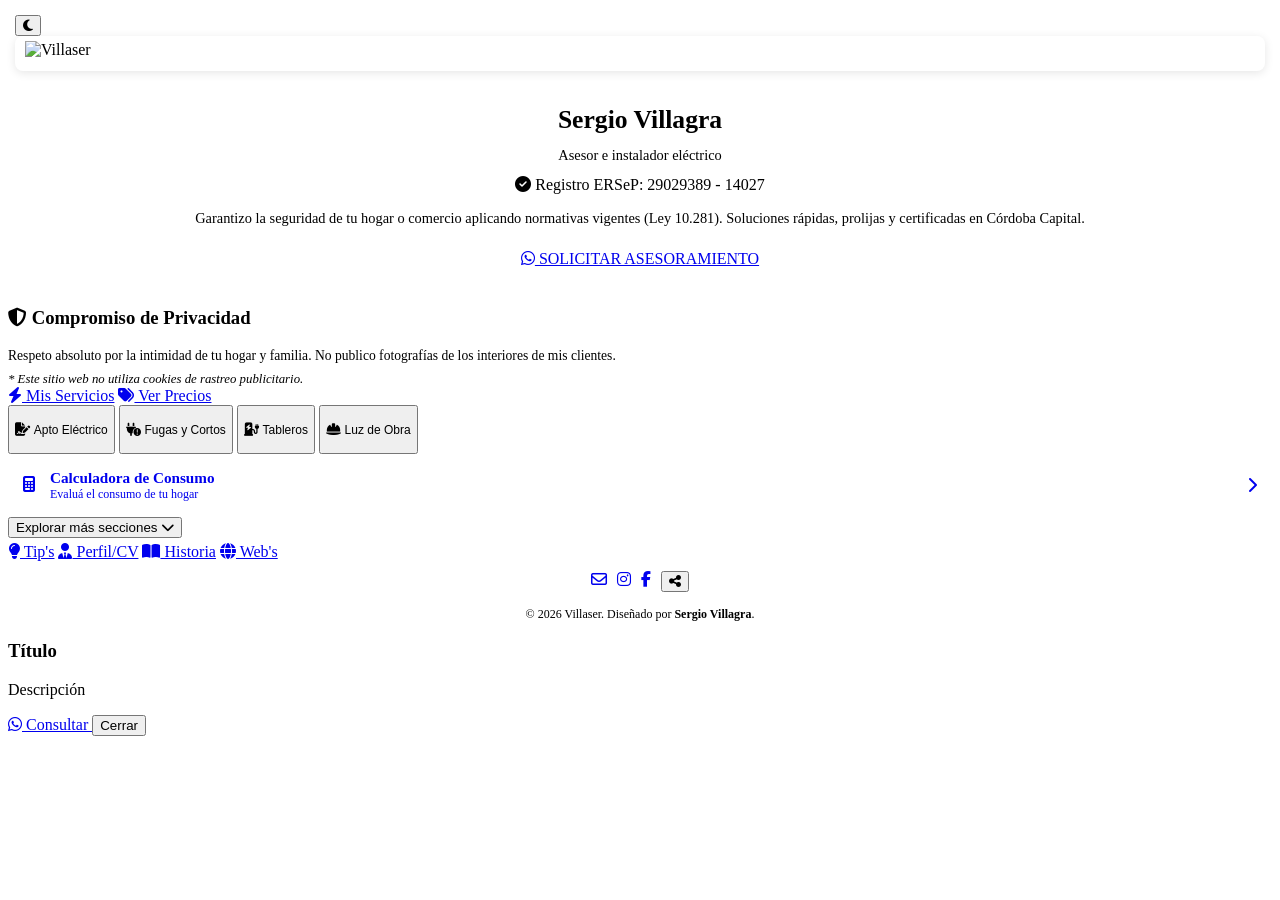
==== index.html @ 9f6f048a "Update index.html" ====
<!DOCTYPE html>
<html lang="es" data-theme="dark">
<head>
    <meta charset="UTF-8">
    <meta name="viewport" content="width=device-width, initial-scale=1.0">
    <title>Electricista Habilitado Categoría III en Córdoba Capital | Villaser</title>
    
    <!-- CSS GLOBAL CORPORATIVO -->
    <link rel="stylesheet" href="style.css">
    <link rel="stylesheet" href="https://cdnjs.cloudflare.com/ajax/libs/font-awesome/6.5.1/css/all.min.css">
    
    <link rel="icon" type="image/png" href="img/perfil-logo.avif">

    <!-- Detección Inmediata de Tema -->
    <script>
        (function() {
            const temaGuardado = localStorage.getItem('temaVillaser');
            const prefiereClaro = window.matchMedia('(prefers-color-scheme: light)').matches;
            
            if (temaGuardado === 'light' || (!temaGuardado && prefiereClaro)) {
                document.documentElement.setAttribute('data-theme', 'light');
            } else {
                document.documentElement.removeAttribute('data-theme');
            }
        })();
    </script>
</head>
<body>
    <!-- 1. Botón Flotante de Tema y Logo -->
    <div class="corp-top-nav" style="position: absolute; top: 15px; left: 15px; right: 15px; width: auto; z-index: 999;">
        <button onclick="toggleTema()" class="corp-btn-icon" aria-label="Cambiar tema">
            <i class="fa-solid fa-moon" id="icono-tema"></i>
        </button>
        <div style="background: var(--ngc-glass); border-radius: 8px; padding: 5px 10px; display: flex; align-items: center; box-shadow: 0 2px 10px rgba(0,0,0,0.1);">
            <img src="../img/logo.avif" alt="Villaser" style="height: 25px;" class="logo-oscuro">
            <img src="../img/logoclaro.avif" alt="Villaser" style="height: 25px; display: none;" class="logo-claro">
        </div>
    </div>

    <!-- 2. Contenedor Principal -->
    <main class="layout-wrapper" style="padding-top: 60px;">
        <div class="container">
            
            <!-- TARJETA DE PERFIL CON BANNER ANIMADO -->
            <div class="corp-card gpu-accel" style="padding: 0; overflow: hidden; text-align: center;">
                
                <!-- El cuadro que mantiene la imagen en movimiento -->
                <div class="hero-banner-container">
                    <div class="hero-banner-animado"></div>
                    <div class="hero-overlay"></div>
                </div>

                <!-- Contenido debajo de la imagen animada -->
                <div style="padding: 20px;">
                    <h1 class="corp-card-title" style="justify-content: center; font-size: 1.6rem; margin-bottom: 5px;">Sergio Villagra</h1>
                    <h2 style="font-size: 0.9rem; color: var(--ngc-text-faded); margin-bottom: 12px; font-weight: 500;">Asesor e instalador eléctrico</h2>
                    
                    <span class="corp-status-badge" style="margin-bottom: 15px;">
                        <i class="fa-solid fa-check-circle"></i> Registro ERSeP: 29029389 - 14027
                    </span>
                    
                    <p style="font-size: 0.9rem; color: var(--ngc-text-main); margin-bottom: 20px; line-height: 1.5;">
                        Garantizo la seguridad de tu hogar o comercio aplicando normativas vigentes (Ley 10.281). 
                        Soluciones rápidas, prolijas y certificadas en Córdoba Capital.
                    </p>
                    
                    <a href="https://wa.me/543513559347?text=Hola%20Sergio..." target="_blank" class="corp-btn primary-action">
                        <i class="fab fa-whatsapp"></i> SOLICITAR ASESORAMIENTO
                    </a>
                </div>
            </div>

            <!-- TARJETA DE PRIVACIDAD -->
            <div class="corp-card gpu-accel">
                <h3 class="corp-card-title"><i class="fa-solid fa-shield-halved corp-accent-color"></i> Compromiso de Privacidad</h3>
                <p style="font-size: 0.85rem; color: var(--ngc-text-faded); margin-bottom: 8px;">
                    Respeto absoluto por la intimidad de tu hogar y familia. No publico fotografías de los interiores de mis clientes.
                </p>
                <p style="font-size: 0.8rem; color: var(--ngc-text-faded); margin: 0; font-style: italic;">
                    * Este sitio web no utiliza cookies de rastreo publicitario.
                </p>
            </div>
            
            <!-- BOTONES PRINCIPALES -->
            <div class="action-grid-main">
                <a href="servicios/index.html" class="corp-btn"><i class="fa-solid fa-bolt"></i> Mis Servicios</a>
                <a href="buscadorinteligente/index.html" class="corp-btn"><i class="fa-solid fa-tags"></i> Ver Precios</a>
            </div>

            <!-- SERVICIOS RÁPIDOS (GRILLA 2x2) -->
            <div class="action-grid-main">
                <button onclick="abrirModalServicio('apto')" class="corp-btn success-btn" style="flex-direction: column; gap: 4px; height: auto; padding: 15px 5px;">
                    <i class="fa-solid fa-file-signature"></i> <span style="font-size: 0.75rem;">Apto Eléctrico</span>
                </button>
                <button onclick="abrirModalServicio('fugas')" class="corp-btn danger-btn" style="flex-direction: column; gap: 4px; height: auto; padding: 15px 5px;">
                    <i class="fa-solid fa-plug-circle-exclamation"></i> <span style="font-size: 0.75rem;">Fugas y Cortos</span>
                </button>
                <button onclick="abrirModalServicio('tableros')" class="corp-btn" style="flex-direction: column; gap: 4px; height: auto; padding: 15px 5px;">
                    <i class="fa-solid fa-charging-station" style="color: var(--ngc-warning);"></i> <span style="font-size: 0.75rem;">Tableros</span>
                </button>
                <button onclick="abrirModalServicio('obra')" class="corp-btn" style="flex-direction: column; gap: 4px; height: auto; padding: 15px 5px;">
                    <i class="fa-solid fa-helmet-safety corp-accent-color"></i> <span style="font-size: 0.75rem;">Luz de Obra</span>
                </button>
            </div>

            <!-- CTA CALCULADORA -->
            <a href="calculadora/index.html" class="corp-card gpu-accel" style="text-decoration: none; display: flex; align-items: center; justify-content: space-between; padding: 15px;">
                <div style="display: flex; align-items: center; gap: 15px;">
                    <div class="corp-btn-icon primary-action"><i class="fa-solid fa-calculator"></i></div>
                    <div>
                        <h3 class="corp-card-title" style="margin: 0; font-size: 0.95rem;">Calculadora de Consumo</h3>
                        <p style="font-size: 0.75rem; color: var(--ngc-text-faded); margin: 0;">Evaluá el consumo de tu hogar</p>
                    </div>
                </div>
                <i class="fa-solid fa-chevron-right" style="color: var(--ngc-text-faded);"></i>
            </a>

            <!-- MENÚ DESPLEGABLE -->
            <button id="btn-explorar" class="corp-btn gpu-accel" style="margin-bottom: 5px;">
                Explorar más secciones <i class="fas fa-chevron-down" id="icono-menu" style="transition: 0.3s;"></i>
            </button>
            
            <div id="menu-botones" class="oculto">
                <div class="action-grid-main">
                    <a href="tips/index.html" class="corp-btn"><i class="fa-solid fa-lightbulb"></i> Tip's</a>
                    <a href="perfil/index.html" class="corp-btn"><i class="fa-solid fa-user-tie"></i> Perfil/CV</a>
                    <a href="historia/index.html" class="corp-btn"><i class="fa-solid fa-book-open"></i> Historia</a>
                    <a href="webs/index.html" class="corp-btn"><i class="fa-solid fa-globe"></i> Web's</a>
                </div>
            </div>

            <!-- FOOTER CORPORATIVO -->
            <div class="corp-card" style="margin-top: 10px; display: flex; flex-direction: column; align-items: center; gap: 15px;">
                <div style="display: flex; justify-content: center; gap: 10px; width: 100%;">
                    <a href="mailto:contacto@villaser.com.ar" class="corp-btn-icon"><i class="far fa-envelope"></i></a>
                    <a href="https://instagram.com/villaserelectricista" target="_blank" class="corp-btn-icon"><i class="fab fa-instagram"></i></a>
                    <a href="https://www.facebook.com/profile.php" target="_blank" class="corp-btn-icon"><i class="fab fa-facebook-f"></i></a>
                    <button onclick="compartirWeb()" class="corp-btn-icon"><i class="fa-solid fa-share-nodes"></i></button>
                </div>
                <div style="font-size: 0.75rem; color: var(--ngc-text-faded); text-align: center;">
                    &copy; 2026 Villaser. Diseñado por <span style="color: var(--ngc-neon); font-weight: bold;">Sergio Villagra</span>.
                </div>
            </div>

        </div>
    </main>

    <!-- MODAL CORPORATIVO (NUBE FLOTANTE) -->
    <div id="modalServicio" class="modal-overlay oculto">
        <div class="corp-modal-card gpu-accel">
            <i id="modal-icono" class="corp-modal-icon"></i>
            <h3 id="modal-titulo">Título</h3>
            <p id="modal-desc">Descripción</p>
            <div class="corp-modal-actions">
                <a href="#" id="modal-wsp" target="_blank" class="corp-btn success-btn">
                    <i class="fab fa-whatsapp"></i> Consultar
                </a>
                <button class="corp-btn" onclick="cerrarModalServicio()">Cerrar</button>
            </div>
        </div>
    </div>

    <script src="script.js" defer></script>
                      </body>
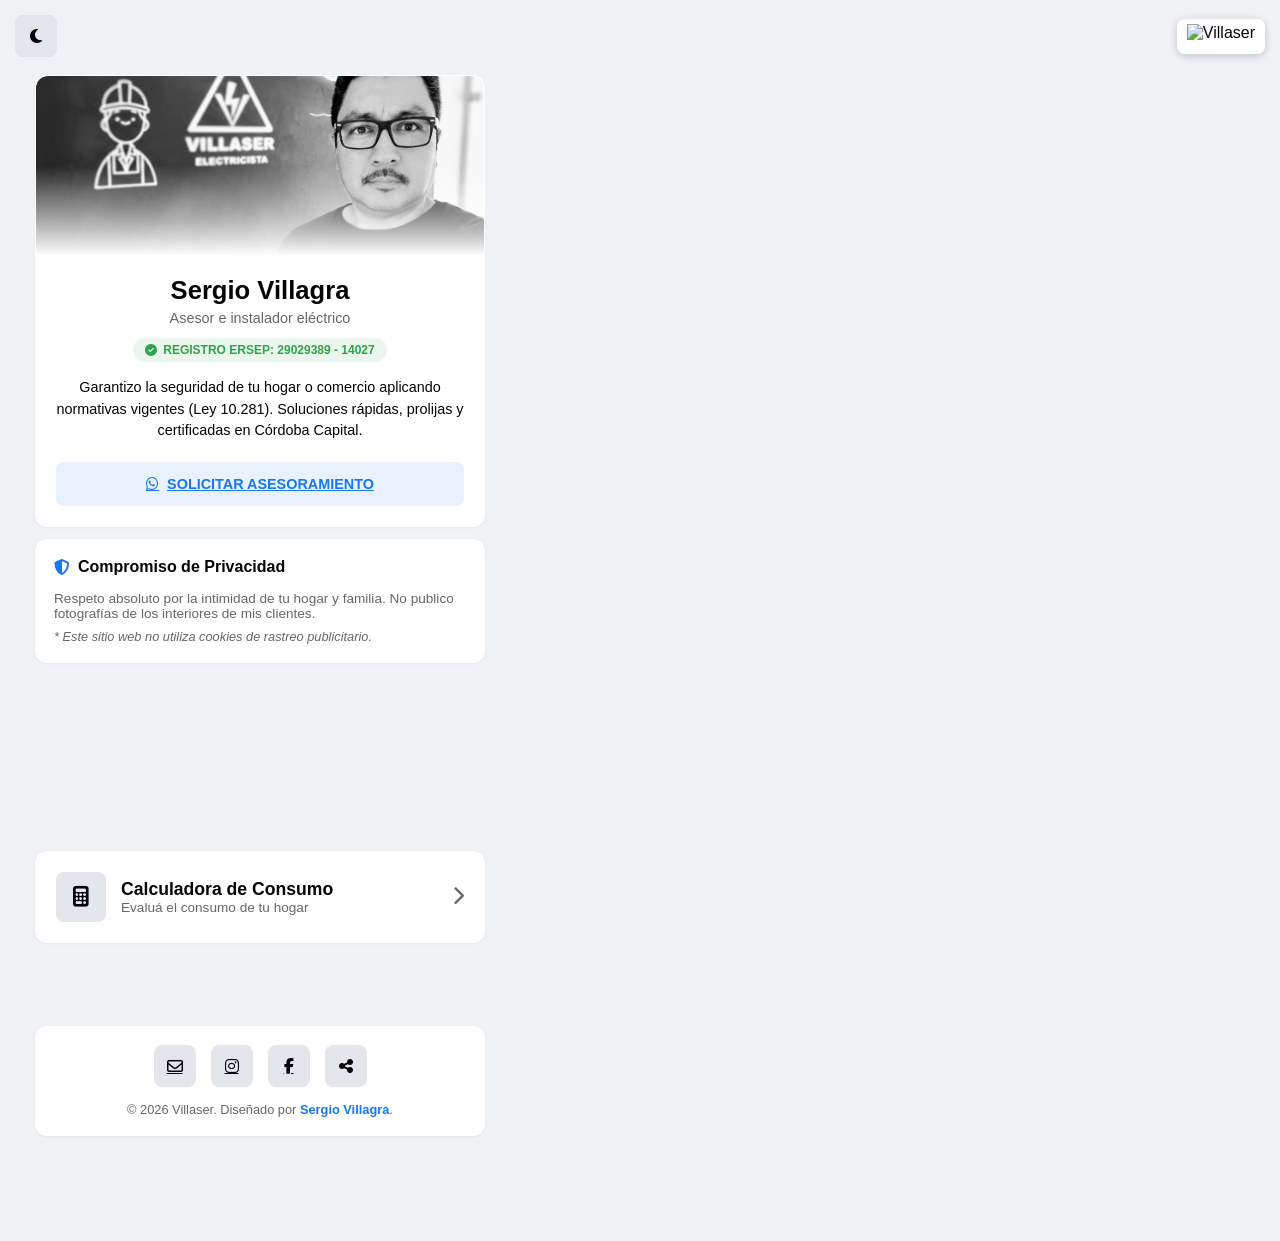
==== commit ccbb0cc8: "Update index.html" ====
--- a/index.html
+++ b/index.html
@@ -36,21 +36,28 @@
             <img src="../img/logoclaro.avif" alt="Villaser" style="height: 25px; display: none;" class="logo-claro">
         </div>
     </div>
+<body>
+    <!-- 1. Botón Flotante de Tema y Logo -->
+    <div class="corp-top-nav" style="position: absolute; top: 15px; left: 15px; right: 15px; width: auto; z-index: 999;">
+        <button onclick="toggleTema()" class="corp-btn-icon" aria-label="Cambiar tema">
+            <i class="fa-solid fa-moon" id="icono-tema"></i>
+        </button>
+        <div style="background: var(--ngc-glass); border-radius: 8px; padding: 5px 10px; display: flex; align-items: center; box-shadow: 0 2px 10px rgba(0,0,0,0.1);">
+            <img src="../img/logo.avif" alt="Villaser" style="height: 25px;" class="logo-oscuro">
+            <img src="../img/logoclaro.avif" alt="Villaser" style="height: 25px; display: none;" class="logo-claro">
+        </div>
+    </div>
 
     <!-- 2. Contenedor Principal -->
     <main class="layout-wrapper" style="padding-top: 60px;">
         <div class="container">
             
             <!-- TARJETA DE PERFIL CON BANNER ANIMADO -->
-            <div class="corp-card gpu-accel" style="padding: 0; overflow: hidden; text-align: center;">
-                
-                <!-- El cuadro que mantiene la imagen en movimiento -->
+            <div class="corp-card gpu-accel fade-in-up" style="padding: 0; overflow: hidden; text-align: center;">
                 <div class="hero-banner-container">
                     <div class="hero-banner-animado"></div>
                     <div class="hero-overlay"></div>
                 </div>
-
-                <!-- Contenido debajo de la imagen animada -->
                 <div style="padding: 20px;">
                     <h1 class="corp-card-title" style="justify-content: center; font-size: 1.6rem; margin-bottom: 5px;">Sergio Villagra</h1>
                     <h2 style="font-size: 0.9rem; color: var(--ngc-text-faded); margin-bottom: 12px; font-weight: 500;">Asesor e instalador eléctrico</h2>
@@ -64,14 +71,14 @@
                         Soluciones rápidas, prolijas y certificadas en Córdoba Capital.
                     </p>
                     
-                    <a href="https://wa.me/543513559347?text=Hola%20Sergio..." target="_blank" class="corp-btn primary-action">
+                    <a href="https://wa.me/543513559347?text=Hola%20Sergio..." target="_blank" class="corp-btn corp-btn-large primary-action">
                         <i class="fab fa-whatsapp"></i> SOLICITAR ASESORAMIENTO
                     </a>
                 </div>
             </div>
 
             <!-- TARJETA DE PRIVACIDAD -->
-            <div class="corp-card gpu-accel">
+            <div class="corp-card gpu-accel fade-in-up">
                 <h3 class="corp-card-title"><i class="fa-solid fa-shield-halved corp-accent-color"></i> Compromiso de Privacidad</h3>
                 <p style="font-size: 0.85rem; color: var(--ngc-text-faded); margin-bottom: 8px;">
                     Respeto absoluto por la intimidad de tu hogar y familia. No publico fotografías de los interiores de mis clientes.
@@ -83,61 +90,61 @@
             
             <!-- BOTONES PRINCIPALES -->
             <div class="action-grid-main">
-                <a href="servicios/index.html" class="corp-btn"><i class="fa-solid fa-bolt"></i> Mis Servicios</a>
-                <a href="buscadorinteligente/index.html" class="corp-btn"><i class="fa-solid fa-tags"></i> Ver Precios</a>
+                <a href="servicios/index.html" class="corp-btn corp-btn-large fade-in-up"><i class="fa-solid fa-bolt"></i> Mis Servicios</a>
+                <a href="buscadorinteligente/index.html" class="corp-btn corp-btn-large fade-in-up"><i class="fa-solid fa-tags"></i> Ver Precios</a>
             </div>
 
             <!-- SERVICIOS RÁPIDOS (GRILLA 2x2) -->
             <div class="action-grid-main">
-                <button onclick="abrirModalServicio('apto')" class="corp-btn success-btn" style="flex-direction: column; gap: 4px; height: auto; padding: 15px 5px;">
-                    <i class="fa-solid fa-file-signature"></i> <span style="font-size: 0.75rem;">Apto Eléctrico</span>
+                <button onclick="abrirModalServicio('apto')" class="corp-btn corp-btn-xl success-btn fade-in-up">
+                    <i class="fa-solid fa-file-signature"></i> <span>Apto Eléctrico</span>
                 </button>
-                <button onclick="abrirModalServicio('fugas')" class="corp-btn danger-btn" style="flex-direction: column; gap: 4px; height: auto; padding: 15px 5px;">
-                    <i class="fa-solid fa-plug-circle-exclamation"></i> <span style="font-size: 0.75rem;">Fugas y Cortos</span>
+                <button onclick="abrirModalServicio('fugas')" class="corp-btn corp-btn-xl danger-btn fade-in-up">
+                    <i class="fa-solid fa-plug-circle-exclamation"></i> <span>Fugas y Cortos</span>
                 </button>
-                <button onclick="abrirModalServicio('tableros')" class="corp-btn" style="flex-direction: column; gap: 4px; height: auto; padding: 15px 5px;">
-                    <i class="fa-solid fa-charging-station" style="color: var(--ngc-warning);"></i> <span style="font-size: 0.75rem;">Tableros</span>
+                <button onclick="abrirModalServicio('tableros')" class="corp-btn corp-btn-xl fade-in-up">
+                    <i class="fa-solid fa-charging-station" style="color: var(--ngc-warning);"></i> <span>Tableros</span>
                 </button>
-                <button onclick="abrirModalServicio('obra')" class="corp-btn" style="flex-direction: column; gap: 4px; height: auto; padding: 15px 5px;">
-                    <i class="fa-solid fa-helmet-safety corp-accent-color"></i> <span style="font-size: 0.75rem;">Luz de Obra</span>
+                <button onclick="abrirModalServicio('obra')" class="corp-btn corp-btn-xl fade-in-up">
+                    <i class="fa-solid fa-helmet-safety corp-accent-color"></i> <span>Luz de Obra</span>
                 </button>
             </div>
 
             <!-- CTA CALCULADORA -->
-            <a href="calculadora/index.html" class="corp-card gpu-accel" style="text-decoration: none; display: flex; align-items: center; justify-content: space-between; padding: 15px;">
+            <a href="calculadora/index.html" class="corp-card gpu-accel fade-in-up" style="text-decoration: none; display: flex; align-items: center; justify-content: space-between; padding: 20px;">
                 <div style="display: flex; align-items: center; gap: 15px;">
-                    <div class="corp-btn-icon primary-action"><i class="fa-solid fa-calculator"></i></div>
+                    <div class="corp-btn-icon primary-action" style="width: 50px; height: 50px; font-size: 1.3rem;"><i class="fa-solid fa-calculator"></i></div>
                     <div>
-                        <h3 class="corp-card-title" style="margin: 0; font-size: 0.95rem;">Calculadora de Consumo</h3>
-                        <p style="font-size: 0.75rem; color: var(--ngc-text-faded); margin: 0;">Evaluá el consumo de tu hogar</p>
+                        <h3 class="corp-card-title" style="margin: 0; font-size: 1.1rem;">Calculadora de Consumo</h3>
+                        <p style="font-size: 0.85rem; color: var(--ngc-text-faded); margin: 0;">Evaluá el consumo de tu hogar</p>
                     </div>
                 </div>
-                <i class="fa-solid fa-chevron-right" style="color: var(--ngc-text-faded);"></i>
+                <i class="fa-solid fa-chevron-right" style="color: var(--ngc-text-faded); font-size: 1.2rem;"></i>
             </a>
 
             <!-- MENÚ DESPLEGABLE -->
-            <button id="btn-explorar" class="corp-btn gpu-accel" style="margin-bottom: 5px;">
+            <button id="btn-explorar" class="corp-btn corp-btn-large gpu-accel fade-in-up" style="margin-bottom: 5px;">
                 Explorar más secciones <i class="fas fa-chevron-down" id="icono-menu" style="transition: 0.3s;"></i>
             </button>
             
             <div id="menu-botones" class="oculto">
                 <div class="action-grid-main">
-                    <a href="tips/index.html" class="corp-btn"><i class="fa-solid fa-lightbulb"></i> Tip's</a>
-                    <a href="perfil/index.html" class="corp-btn"><i class="fa-solid fa-user-tie"></i> Perfil/CV</a>
-                    <a href="historia/index.html" class="corp-btn"><i class="fa-solid fa-book-open"></i> Historia</a>
-                    <a href="webs/index.html" class="corp-btn"><i class="fa-solid fa-globe"></i> Web's</a>
+                    <a href="tips/index.html" class="corp-btn corp-btn-large fade-in-up"><i class="fa-solid fa-lightbulb"></i> Tip's</a>
+                    <a href="perfil/index.html" class="corp-btn corp-btn-large fade-in-up"><i class="fa-solid fa-user-tie"></i> Perfil/CV</a>
+                    <a href="historia/index.html" class="corp-btn corp-btn-large fade-in-up"><i class="fa-solid fa-book-open"></i> Historia</a>
+                    <a href="webs/index.html" class="corp-btn corp-btn-large fade-in-up"><i class="fa-solid fa-globe"></i> Web's</a>
                 </div>
             </div>
 
             <!-- FOOTER CORPORATIVO -->
-            <div class="corp-card" style="margin-top: 10px; display: flex; flex-direction: column; align-items: center; gap: 15px;">
-                <div style="display: flex; justify-content: center; gap: 10px; width: 100%;">
+            <div class="corp-card fade-in-up" style="margin-top: 10px; display: flex; flex-direction: column; align-items: center; gap: 15px;">
+                <div style="display: flex; justify-content: center; gap: 15px; width: 100%;">
                     <a href="mailto:contacto@villaser.com.ar" class="corp-btn-icon"><i class="far fa-envelope"></i></a>
                     <a href="https://instagram.com/villaserelectricista" target="_blank" class="corp-btn-icon"><i class="fab fa-instagram"></i></a>
                     <a href="https://www.facebook.com/profile.php" target="_blank" class="corp-btn-icon"><i class="fab fa-facebook-f"></i></a>
                     <button onclick="compartirWeb()" class="corp-btn-icon"><i class="fa-solid fa-share-nodes"></i></button>
                 </div>
-                <div style="font-size: 0.75rem; color: var(--ngc-text-faded); text-align: center;">
+                <div style="font-size: 0.8rem; color: var(--ngc-text-faded); text-align: center;">
                     &copy; 2026 Villaser. Diseñado por <span style="color: var(--ngc-neon); font-weight: bold;">Sergio Villagra</span>.
                 </div>
             </div>
@@ -145,21 +152,23 @@
         </div>
     </main>
 
-    <!-- MODAL CORPORATIVO (NUBE FLOTANTE) -->
+    <!-- MODAL CORPORATIVO (Se mantiene igual) -->
     <div id="modalServicio" class="modal-overlay oculto">
         <div class="corp-modal-card gpu-accel">
             <i id="modal-icono" class="corp-modal-icon"></i>
             <h3 id="modal-titulo">Título</h3>
             <p id="modal-desc">Descripción</p>
             <div class="corp-modal-actions">
-                <a href="#" id="modal-wsp" target="_blank" class="corp-btn success-btn">
+                <a href="#" id="modal-wsp" target="_blank" class="corp-btn corp-btn-large success-btn">
                     <i class="fab fa-whatsapp"></i> Consultar
                 </a>
-                <button class="corp-btn" onclick="cerrarModalServicio()">Cerrar</button>
+                <button class="corp-btn corp-btn-large" onclick="cerrarModalServicio()">Cerrar</button>
             </div>
         </div>
     </div>
 
     <script src="script.js" defer></script>
-                      </body>
+</body>
+    
                       
+</html>
--- a/style.css
+++ b/style.css
@@ -0,0 +1,413 @@
+/* ============================================================== */
+/* ESTILO CORPORATIVO FLAT (Basado en Meta / FB App)              */
+/* ============================================================== */
+
+:root {
+    /* MODO OSCURO */
+    --bg-body: #18191A;
+    --ngc-glass: #242526; 
+    --ngc-border-glass: 1px solid #3E4042;
+    --ngc-btn-bg: #3A3B3C;
+    --ngc-btn-hover: #4E4F50;
+    --ngc-text: #E4E6EB;
+    --ngc-text-main: #E4E6EB;
+    --ngc-text-faded: #B0B3B8;
+    --ngc-privacy-border: #3E4042;
+    --card-shadow: transparent;
+    --ngc-bg-input: #3A3B3C;
+    
+    /* Acentos */
+    --ngc-neon: #2374E1; 
+    --success-green: #31A24C;
+    --ngc-warning: #F5C33B;
+    --error-red: #E41E3F;
+}
+
+[data-theme="light"] {
+    /* MODO CLARO */
+    --bg-body: #F0F2F5;
+    --ngc-glass: #FFFFFF;
+    --ngc-border-glass: 1px solid transparent;
+    --ngc-btn-bg: #E4E6EB;
+    --ngc-btn-hover: #D8DADF;
+    --ngc-text: #050505;
+    --ngc-text-main: #050505;
+    --ngc-text-faded: #65676B;
+    --ngc-privacy-border: #CED0D4;
+    --card-shadow: rgba(0, 0, 0, 0.05); 
+    --ngc-bg-input: #F0F2F5;
+    --ngc-neon: #1877F2; 
+}
+
+* { box-sizing: border-box; margin: 0; padding: 0; -webkit-tap-highlight-color: transparent; }
+
+body { 
+    font-family: -apple-system, BlinkMacSystemFont, 'Segoe UI', Roboto, sans-serif; 
+    background-color: var(--bg-body); color: var(--ngc-text); 
+    padding: 15px 15px 85px 15px; 
+    overflow-x: hidden; transition: 0.2s;
+}
+
+.layout-wrapper { display: flex; flex-direction: column; width: 100%; max-width: 500px; margin: 0 auto; gap: 12px; }
+.container { width: 100%; display: flex; flex-direction: column; gap: 12px; }
+.preview-panel { display: none; }
+.oculto { display: none !important; }
+.flex-column { display: flex; flex-direction: column; }
+.gap-15 { gap: 12px; }
+
+/* TOP NAV */
+.corp-top-nav { display: flex; justify-content: space-between; align-items: center; width: 100%; margin-bottom: 5px; }
+.corp-nav-title { font-size: 1.1rem; font-weight: 700; color: var(--ngc-text-main); display: flex; align-items: center; gap: 8px; }
+.corp-accent-color { color: var(--ngc-neon); }
+
+/* TARJETAS */
+.corp-card { background: var(--ngc-glass); border: var(--ngc-border-glass); border-radius: 12px; padding: 18px; box-shadow: 0 1px 3px var(--card-shadow); }
+.corp-card-title { color: var(--ngc-text-main); font-size: 1rem; font-weight: 700; margin: 0 0 15px 0; display:flex; align-items: center; gap:8px; }
+
+label { font-size: 0.8rem; color: var(--ngc-text-faded); font-weight: 600; margin-bottom: 6px; display: block; }
+.row-group { margin-bottom: 12px; width: 100%; }
+.row-group-stretch { display: flex; gap: 10px; margin-bottom: 12px; align-items: stretch; }
+.flex-1 { flex: 1; }
+
+/* INPUTS (Letras más chicas, más aire) */
+.corp-input { width: 100%; padding: 14px 12px; background: var(--ngc-bg-input); border: 1px solid var(--ngc-privacy-border); border-radius: 8px; color: var(--ngc-text-main); font-size: 0.85rem; outline: none; font-family: inherit; }
+.corp-input:focus { border-color: var(--ngc-neon); }
+textarea.corp-input { resize: vertical; }
+
+.native-select { cursor: pointer; appearance: none; background-image: url("data:image/svg+xml;charset=UTF-8,%3Csvg xmlns='http://www.w3.org/2000/svg' viewBox='0 0 24 24' fill='none' stroke='%23B0B3B8' stroke-width='2' stroke-linecap='round' stroke-linejoin='round'%3E%3Cpolyline points='6 9 12 15'%3E%3C/polyline%3E%3C/svg%3E"); background-repeat: no-repeat; background-position: right 12px center; background-size: 14px; }
+[data-theme="light"] .native-select { background-image: url("data:image/svg+xml;charset=UTF-8,%3Csvg xmlns='http://www.w3.org/2000/svg' viewBox='0 0 24 24' fill='none' stroke='%2365676B' stroke-width='2' stroke-linecap='round' stroke-linejoin='round'%3E%3Cpolyline points='6 9 12 15'%3E%3C/polyline%3E%3C/svg%3E"); }
+.native-select:disabled { opacity: 0.5; }
+
+/* STEPPER */
+.corp-stepper { display: flex; background: var(--ngc-bg-input); border: 1px solid var(--ngc-privacy-border); border-radius: 8px; height: 46px; overflow: hidden; }
+.btn-step { background: transparent; border: none; color: var(--ngc-text-main); width: 45px; font-size: 1.2rem; cursor: pointer; }
+.corp-input-step { border: none !important; text-align: center; background: transparent !important; color: var(--ngc-text-main) !important; padding: 0; width: 100%; font-weight: 600; font-size: 0.9rem; outline: none; }
+/* BOTONES */
+.corp-btn { display: flex; align-items: center; justify-content: center; gap: 8px; padding: 14px 12px; background: var(--ngc-btn-bg); border: none; border-radius: 8px; color: var(--ngc-text-main); font-size: 0.9rem; font-weight: 600; cursor: pointer; transition: 0.2s; width: 100%; }
+.corp-btn:active { transform: scale(0.98); }
+.corp-btn.primary-action { background: rgba(35, 116, 225, 0.1); color: var(--ngc-neon); }
+.corp-btn.danger-btn { background: rgba(228, 30, 63, 0.1); color: var(--error-red); }
+.corp-btn.success-btn { background: rgba(49, 162, 76, 0.1); color: var(--success-green); }
+
+.corp-btn-icon { background: var(--ngc-btn-bg); border: none; color: var(--ngc-text-main); width: 42px; height: 42px; border-radius: 8px; cursor: pointer; display: flex; align-items: center; justify-content: center; font-size: 1rem; }
+.corp-btn-icon.success { background: rgba(49, 162, 76, 0.1); boder: none; color: var(--success-green); width: 42px; height: 42px; border-radius: 8px; cursor: pointer; display: flex; align-items: center; justify-content: center; font-size: 1rem; }
+.corp-btn-icon.danger { color: var(--error-red); background: rgba(228, 30, 63, 0.1); }
+.corp-btn-small { background: var(--ngc-btn-bg); border: none; color: var(--ngc-text-main); padding: 8px 12px; border-radius: 6px; cursor: pointer; font-size: 0.8rem; font-weight: 600; }
+.corp-btn-small.danger { background: rgba(228, 30, 63, 0.1); color: var(--error-red); }
+
+.action-grid-main { display: grid; grid-template-columns: 1fr 1fr; gap: 10px; margin-top: 5px; }
+
+/* BADGES (Edición Temporal) */
+.badge-edit { font-size: 0.7rem; color: var(--ngc-warning); font-style: italic; margin-top: 4px; display: block; }
+
+/* TABLA CAPTURA */
+.capture-zone { background: var(--bg-body); border-radius: 12px; padding: 15px; margin-top: 5px; border: 1px solid var(--ngc-privacy-border); }
+.corp-table { width: 100%; border-collapse: collapse; }
+.corp-table td { padding: 12px 5px; border-bottom: 1px solid var(--ngc-privacy-border); font-size: 0.9rem; }
+.total-display { margin-top: 15px; background: var(--ngc-glass); padding: 12px; border-radius: 8px; text-align: right; font-size: 1.2rem; font-weight: bold; color: var(--ngc-text-main); border: 1px solid var(--ngc-privacy-border); }
+
+/* MODALES CORPORATIVOS ESTANDARIZADOS */
+.modal-overlay { position: fixed; top: 0; left: 0; width: 100vw; height: 100vh; background: rgba(0,0,0,0.65); z-index: 10000; display: flex; justify-content: center; align-items: center; padding: 15px; }
+.corp-modal-card { background: var(--ngc-glass); border: var(--ngc-border-glass); border-radius: 12px; width: 100%; max-width: 400px; padding: 24px; box-shadow: 0 10px 30px rgba(0,0,0,0.2); }
+.corp-modal-card h3 { color: var(--ngc-text-main); margin: 0 0 10px 0; font-size: 1.2rem; text-align: center; display:flex; align-items:center; justify-content:center; gap:8px;}
+.corp-modal-card p { color: var(--ngc-text-faded); font-size: 0.9rem; line-height: 1.5; margin-bottom: 20px; text-align: center;}
+.corp-modal-icon { font-size: 2.5rem; color: var(--ngc-neon); margin-bottom: 15px; display:block; text-align:center;}
+.corp-modal-actions { display: flex; flex-direction: column; gap: 10px; }
+.modal-list-container { max-height: 250px; overflow-y: auto; display:flex; flex-direction:column; gap:8px; }
+.modal-list-item { background: var(--ngc-bg-input); border: 1px solid var(--ngc-privacy-border); padding: 12px; border-radius: 8px; display: flex; justify-content: space-between; align-items: center; }
+.modal-list-item h4 { margin: 0; font-size: 0.95rem; color: var(--ngc-text-main); }
+.modal-list-item small { color: var(--ngc-text-faded); font-size: 0.75rem; }
+
+/* TOAST CORPORATIVO */
+.toast-corp { position: fixed; top: 20px; right: -300px; background: var(--ngc-glass); border: 1px solid var(--success-green); border-left: 5px solid var(--success-green); border-radius: 8px; padding: 12px 18px; display: flex; align-items: center; gap: 12px; box-shadow: 0 5px 15px rgba(0,0,0,0.2); z-index: 10001; transition: right 0.3s ease; }
+.toast-corp.mostrar { right: 20px; }
+.toast-icon { color: var(--success-green); font-size: 1.5rem; }
+.toast-title { font-weight: bold; color: var(--ngc-text-main); font-size: 0.95rem; margin-bottom: 2px; }
+.toast-msg { color: var(--ngc-text-faded); font-size: 0.8rem; }
+
+/* BOTTOM NAV (APP UI) */
+.corp-bottom-nav { position: fixed; bottom: 0; left: 0; width: 100%; background: var(--ngc-glass); border-top: 1px solid var(--ngc-privacy-border); height: 70px; display: flex; align-items: center; justify-content: center; z-index: 9999; }
+.corp-scroll-container { display: flex; overflow-x: auto; scroll-snap-type: x mandatory; width: 100%; max-width: 500px; gap: 8px; padding: 0 12px; -ms-overflow-style: none; scrollbar-width: none; }
+.corp-scroll-container::-webkit-scrollbar { display: none; }
+.corp-nav-item { flex: 0 0 auto; scroll-snap-align: center; background: transparent; border: none; color: var(--ngc-text-faded); padding: 8px; cursor: pointer; transition: 0.2s; display: flex; flex-direction: column; align-items: center; justify-content: center; gap: 6px; min-width: 65px; }
+.corp-nav-item i { font-size: 1.4rem; }
+.corp-nav-item span { font-size: 0.65rem; font-weight: 600; }
+.corp-nav-item.active { color: var(--ngc-neon); }
+
+/* VISTA A4 PDF (Se oculta en móvil) */
+@media (min-width: 992px) {
+    .layout-wrapper { max-width: 1600px; flex-direction: row; align-items: flex-start; gap: 40px; padding: 20px; }
+    .container { flex: 0 0 450px; margin: 0; padding: 0; }
+    .preview-panel { display: flex; flex: 1; justify-content: center; align-items: flex-start; background: var(--bg-body); border-radius: 12px; padding: 30px; position: sticky; top: 20px; height: calc(100vh - 40px); overflow-y: auto; }
+    .preview-panel::-webkit-scrollbar { width: 8px; }
+    .preview-panel::-webkit-scrollbar-thumb { background-color: var(--ngc-privacy-border); border-radius: 10px; }
+    #plantilla-pdf { display: block !important; transform: scale(0.85); transform-origin: top center; box-shadow: 0 5px 15px rgba(0,0,0,0.2); margin-bottom: -10%; }
+}
+#plantilla-pdf { display: none; }
+.pdf-container { background: #ffffff; color: #000000; width: 210mm; min-height: 295mm; padding: 10mm 12mm; box-sizing: border-box; font-family: 'Segoe UI', Arial, sans-serif; font-size: 12px; }
+.pdf-header { display: flex; justify-content: space-between; align-items: flex-start; margin-bottom: 30px; border-bottom: 2px solid #0088aa; padding-bottom: 15px; }
+.pdf-info-box { width: 60%; }
+.pdf-row { display: grid; grid-template-columns: 120px 1fr; margin-bottom: 5px; font-size: 13px; }
+.pdf-row b { color: #555; }
+.pdf-logo-box { width: 35%; text-align: right; }
+.pdf-table { width: 100%; border-collapse: collapse; margin-bottom: 20px; }
+.pdf-table th { background-color: #f0f0f0; color: #333; font-weight: bold; text-transform: uppercase; padding: 10px; text-align: left; border-bottom: 2px solid #ccc; font-size: 11px; }
+.pdf-table td { padding: 10px; border-bottom: 1px solid #eee; vertical-align: top; font-size: 10.5px; }
+.pdf-body-lower { display: flex; justify-content: space-between; align-items: flex-start; margin-top: 20px; }
+.pdf-notas-box { width: 55%; border: 1px solid #ddd; padding: 10px; border-radius: 4px; }
+.pdf-totales-box { width: 40%; background: #f9f9f9; padding: 15px; border-radius: 4px; border: 1px solid #ddd; }
+.pdf-total-row { display: flex; justify-content: space-between; margin-bottom: 8px; font-size: 14px; }
+.final-total { margin-top: 10px; padding-top: 10px; border-top: 2px solid #333; font-size: 18px; color: #0088aa; }
+.pdf-footer { margin-top: 40px; display: flex; justify-content: space-between; align-items: flex-end; border-top: 1px solid #ddd; padding-top: 15px; }
+
+/* ============================================================== */
+/* AJUSTES FINALES: MODAL Y DESPLEGABLES                          */
+/* ============================================================== */
+
+/* Refinamiento del Select Desplegable */
+select.corp-input option {
+    background: var(--bg-body);
+    color: var(--ngc-text-main);
+    font-size: 0.9rem;
+}
+
+/* Modal de Edición: Input adaptado */
+#modalEdicionInput {
+    background: var(--bg-body) !important;
+    border: 2px solid var(--ngc-privacy-border) !important;
+    color: var(--ngc-text-main) !important;
+    font-weight: 500;
+}
+#modalEdicionInput:focus {
+    border-color: var(--ngc-neon) !important;
+    box-shadow: 0 0 0 3px rgba(35, 116, 225, 0.2);
+}
+
+/* Grid del Footer (Guardar/Abrir Nube) */
+.action-grid-footer {
+    display: grid; 
+    grid-template-columns: 1fr 1fr; 
+    gap: 10px;
+}
+
+/* ============================================================== */
+/* ESTILOS DE COMPONENTES INTERNOS                                */
+/* ============================================================== */
+
+/* Altura mínima segura para notas largas */
+textarea#obsManual {
+    min-height: 90px !important;
+}
+
+/* Estilizar las opciones de Select en PC (Windows/Mac) */
+/* Nota: iOS/Android sobrescriben esto con su UI nativa táctil */
+select.corp-input option {
+    background-color: var(--ngc-glass);
+    color: var(--ngc-text-main);
+    font-size: 0.95rem;
+    padding: 10px;
+               }
+
+/* ============================================================== */
+/* ESTILOS PARA ACORDEONES NATIVOS (<details>)                    */
+/* ============================================================== */
+
+details summary {
+    cursor: pointer;
+    list-style: none;
+    outline: none;
+    user-select: none;
+}
+/* Oculta la flecha nativa de los navegadores basados en webkit */
+details summary::-webkit-details-marker {
+    display: none;
+}
+/* Animación del icono indicador */
+details[open] summary .acc-icon-indicator {
+    transform: rotate(180deg);
+}
+.acc-icon-indicator {
+    transition: transform 0.3s ease;
+    color: var(--ngc-text-faded);
+}
+
+/* ============================================================== */
+/* ESTILOS PARA EL VISOR DE PDF NATIVO                            */
+/* ============================================================== */
+
+.viewer-container {
+    position: relative;
+    width: 100%;
+    height: 60vh;
+    min-height: 400px;
+    border-radius: 8px;
+    overflow: hidden;
+    border: 1px solid var(--ngc-privacy-border);
+    background: var(--ngc-bg-input);
+    margin-top: 15px;
+}
+.viewer-container iframe {
+    width: 100%;
+    height: 100%;
+    border: none;
+}
+.loader-overlay {
+    position: absolute;
+    top: 0; left: 0; width: 100%; height: 100%;
+    display: flex; flex-direction: column; justify-content: center; align-items: center;
+    background: var(--ngc-bg-input);
+    color: var(--ngc-neon);
+    z-index: 1;
+}
+
+/* ============================================================== */
+/* TOGGLE SWITCHES PARA FILTROS (MÓDULO COSTOS)                   */
+/* ============================================================== */
+.fuentes-list-container {
+    display: flex;
+    flex-direction: column;
+    background: var(--ngc-bg-input);
+    border: 1px solid var(--ngc-privacy-border);
+    border-radius: 8px;
+    padding: 5px 12px;
+}
+.fuente-row {
+    display: flex;
+    justify-content: space-between;
+    align-items: center;
+    padding: 10px 0;
+    border-bottom: 1px solid var(--ngc-privacy-border);
+}
+.fuente-row:last-child {
+    border-bottom: none;
+}
+.fuente-label {
+    font-size: 0.85rem;
+    color: var(--ngc-text-main);
+    font-weight: 500;
+}
+
+/* Interruptor (Toggle) */
+.corp-toggle {
+    position: relative;
+    display: inline-block;
+    width: 44px;
+    height: 24px;
+    margin: 0;
+}
+.corp-toggle input {
+    opacity: 0;
+    width: 0;
+    height: 0;
+}
+.corp-toggle-slider {
+    position: absolute;
+    cursor: pointer;
+    top: 0; left: 0; right: 0; bottom: 0;
+    background-color: var(--ngc-privacy-border);
+    transition: 0.3s;
+    border-radius: 24px;
+}
+.corp-toggle-slider:before {
+    position: absolute;
+    content: "";
+    height: 18px;
+    width: 18px;
+    left: 3px;
+    bottom: 3px;
+    background-color: var(--ngc-text-main);
+    transition: 0.3s;
+    border-radius: 50%;
+}
+.corp-toggle input:checked + .corp-toggle-slider {
+    background-color: var(--ngc-neon);
+}
+.corp-toggle input:checked + .corp-toggle-slider:before {
+    transform: translateX(20px);
+    background-color: #ffffff;
+                 }
+
+/* ============================================================== */
+/* AGREGADOS PARA LA LANDING PAGE PÚBLICA (PERFIL)                */
+/* ============================================================== */
+
+/* Foto de Perfil Circular */
+.hero-photo {
+    width: 120px;
+    height: 120px;
+    border-radius: 50%;
+    object-fit: cover;
+    border: 3px solid var(--ngc-neon);
+    padding: 3px;
+    margin-bottom: 15px;
+    background: var(--bg-body);
+}
+
+/* Etiqueta de Estado (Registro ERSeP) */
+.corp-status-badge {
+    display: inline-flex;
+    align-items: center;
+    gap: 6px;
+    background: rgba(49, 162, 76, 0.1); /* Fondo verde translúcido */
+    color: var(--success-green);
+    font-size: 0.75rem;
+    font-weight: 700;
+    padding: 5px 12px;
+    border-radius: 20px;
+    text-transform: uppercase;
+}
+
+/* Logos en Modo Claro/Oscuro del Navbar */
+[data-theme="light"] .logo-oscuro { display: none; }
+[data-theme="light"] .logo-claro { display: block !important; }
+
+/* ============================================================== */
+/* NUEVAS ANIMACIONES: HERO BANNER Y FADE-IN SCROLL               */
+/* ============================================================== */
+
+/* 1. Contenedor que mantiene el marco intacto (Masking) */
+.hero-banner-container {
+    width: 100%;
+    height: 180px; /* Altura del cuadro del operario */
+    position: relative;
+    overflow: hidden; /* Esto es lo que mantiene la imagen dentro del cuadro */
+    border-radius: 12px 12px 0 0; /* Coincide con las esquinas de tu tarjeta */
+    background: var(--ngc-bg-input); /* Fondo de carga */
+}
+
+/* 2. La imagen del operario que se mueve */
+.hero-banner-animado {
+    width: 120%; /* Se hace un 20% más ancho para tener margen de movimiento */
+    height: 100%;
+    background-image: url('perfil.avif'); /* Llama a tu foto de perfil actual */
+    background-size: cover;
+    background-position: center;
+    background-repeat: no-repeat;
+    /* Animación de 12 segundos, infinita, de ida y vuelta suave */
+    animation: panMove 12s infinite alternate ease-in-out;
+}
+
+/* 3. Overlay opcional: Un sutil degradado oscuro abajo para unir con la tarjeta */
+.hero-overlay {
+    position: absolute;
+    bottom: 0; left: 0; width: 100%; height: 50%;
+    background: linear-gradient(to bottom, transparent 0%, var(--ngc-glass) 100%);
+    pointer-events: none;
+}
+
+/* 4. La animación matemática del movimiento */
+@keyframes panMove {
+    0% { transform: translateX(0) scale(1); }
+    100% { transform: translateX(-10%) scale(1.05); } /* Se mueve a la izquierda y hace un leve zoom */
+}
+
+/* 5. Clases para la animación de las tarjetas apareciendo (aire moderno) */
+.fade-in-up {
+    opacity: 0;
+    transform: translateY(20px); /* Empieza 20px más abajo */
+    transition: opacity 0.6s ease-out, transform 0.6s ease-out;
+}
+.fade-in-up.visible {
+    opacity: 1;
+    transform: translateY(0); /* Sube a su posición original */
+}
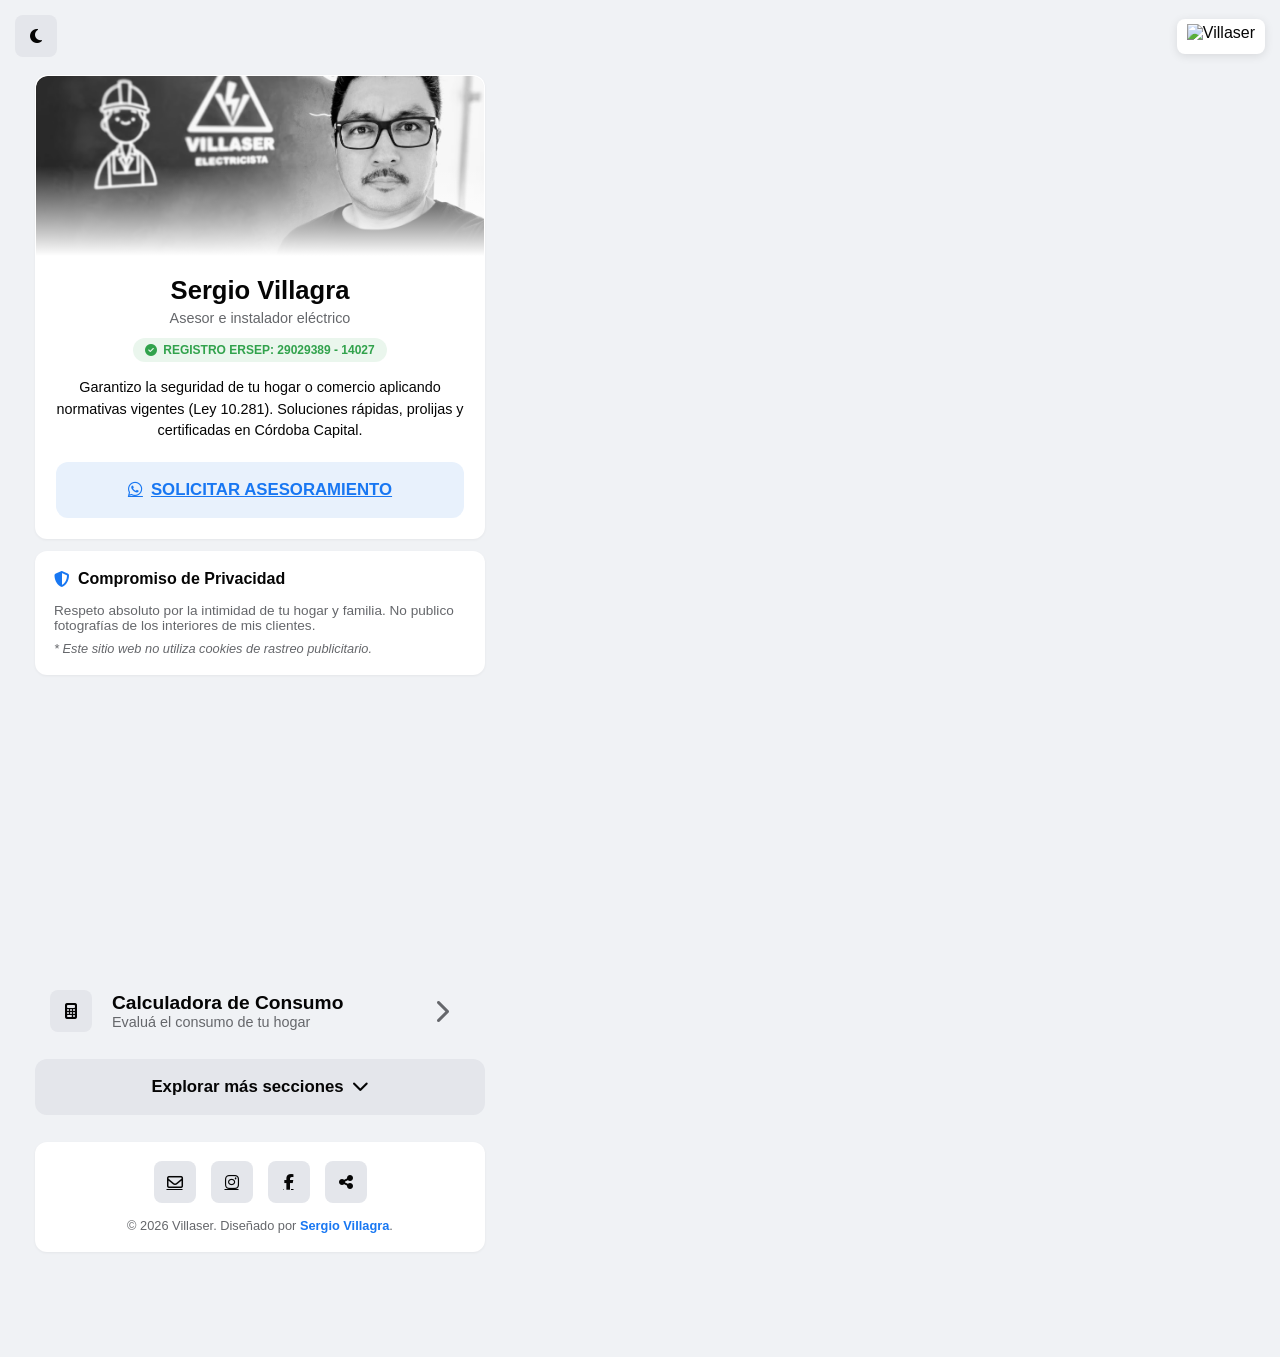
==== commit 0ab5aacd: "Update index.html" ====
--- a/index.html
+++ b/index.html
@@ -25,18 +25,7 @@
         })();
     </script>
 </head>
-<body>
-    <!-- 1. Botón Flotante de Tema y Logo -->
-    <div class="corp-top-nav" style="position: absolute; top: 15px; left: 15px; right: 15px; width: auto; z-index: 999;">
-        <button onclick="toggleTema()" class="corp-btn-icon" aria-label="Cambiar tema">
-            <i class="fa-solid fa-moon" id="icono-tema"></i>
-        </button>
-        <div style="background: var(--ngc-glass); border-radius: 8px; padding: 5px 10px; display: flex; align-items: center; box-shadow: 0 2px 10px rgba(0,0,0,0.1);">
-            <img src="../img/logo.avif" alt="Villaser" style="height: 25px;" class="logo-oscuro">
-            <img src="../img/logoclaro.avif" alt="Villaser" style="height: 25px; display: none;" class="logo-claro">
-        </div>
-    </div>
-<body>
+    <body>
     <!-- 1. Botón Flotante de Tema y Logo -->
     <div class="corp-top-nav" style="position: absolute; top: 15px; left: 15px; right: 15px; width: auto; z-index: 999;">
         <button onclick="toggleTema()" class="corp-btn-icon" aria-label="Cambiar tema">
@@ -88,39 +77,54 @@
                 </p>
             </div>
             
-            <!-- BOTONES PRINCIPALES -->
-            <div class="action-grid-main">
-                <a href="servicios/index.html" class="corp-btn corp-btn-large fade-in-up"><i class="fa-solid fa-bolt"></i> Mis Servicios</a>
-                <a href="buscadorinteligente/index.html" class="corp-btn corp-btn-large fade-in-up"><i class="fa-solid fa-tags"></i> Ver Precios</a>
+            <!-- BOTONES PRINCIPALES (Apilados 1 columna) -->
+            <div class="action-grid-stack">
+                <a href="servicios/index.html" class="corp-btn corp-btn-stack fade-in-up"><i class="fa-solid fa-bolt"></i> Mis Servicios</a>
+                <a href="buscadorinteligente/index.html" class="corp-btn corp-btn-stack fade-in-up"><i class="fa-solid fa-tags"></i> Ver Precios</a>
             </div>
 
-            <!-- SERVICIOS RÁPIDOS (GRILLA 2x2) -->
-            <div class="action-grid-main">
-                <button onclick="abrirModalServicio('apto')" class="corp-btn corp-btn-xl success-btn fade-in-up">
-                    <i class="fa-solid fa-file-signature"></i> <span>Apto Eléctrico</span>
-                </button>
-                <button onclick="abrirModalServicio('fugas')" class="corp-btn corp-btn-xl danger-btn fade-in-up">
-                    <i class="fa-solid fa-plug-circle-exclamation"></i> <span>Fugas y Cortos</span>
-                </button>
-                <button onclick="abrirModalServicio('tableros')" class="corp-btn corp-btn-xl fade-in-up">
-                    <i class="fa-solid fa-charging-station" style="color: var(--ngc-warning);"></i> <span>Tableros</span>
-                </button>
-                <button onclick="abrirModalServicio('obra')" class="corp-btn corp-btn-xl fade-in-up">
-                    <i class="fa-solid fa-helmet-safety corp-accent-color"></i> <span>Luz de Obra</span>
-                </button>
+            <!-- SERVICIOS RÁPIDOS GIGANTES (1 por fila con Safe-Scroll) -->
+            <div class="action-grid-stack">
+                
+                <div class="mega-btn-wrapper fade-in-up">
+                    <button onclick="abrirModalServicio('apto')" class="corp-btn corp-btn-mega mega-success">
+                        <i class="fa-solid fa-file-signature"></i> <span>Apto Eléctrico</span>
+                    </button>
+                </div>
+                
+                <div class="mega-btn-wrapper fade-in-up">
+                    <button onclick="abrirModalServicio('fugas')" class="corp-btn corp-btn-mega mega-danger">
+                        <i class="fa-solid fa-plug-circle-exclamation"></i> <span>Fugas y Cortos</span>
+                    </button>
+                </div>
+                
+                <div class="mega-btn-wrapper fade-in-up">
+                    <button onclick="abrirModalServicio('tableros')" class="corp-btn corp-btn-mega mega-warning">
+                        <i class="fa-solid fa-charging-station"></i> <span>Tableros</span>
+                    </button>
+                </div>
+                
+                <div class="mega-btn-wrapper fade-in-up">
+                    <button onclick="abrirModalServicio('obra')" class="corp-btn corp-btn-mega mega-neon">
+                        <i class="fa-solid fa-helmet-safety"></i> <span>Luz de Obra</span>
+                    </button>
+                </div>
+
             </div>
 
-            <!-- CTA CALCULADORA -->
-            <a href="calculadora/index.html" class="corp-card gpu-accel fade-in-up" style="text-decoration: none; display: flex; align-items: center; justify-content: space-between; padding: 20px;">
-                <div style="display: flex; align-items: center; gap: 15px;">
-                    <div class="corp-btn-icon primary-action" style="width: 50px; height: 50px; font-size: 1.3rem;"><i class="fa-solid fa-calculator"></i></div>
-                    <div>
-                        <h3 class="corp-card-title" style="margin: 0; font-size: 1.1rem;">Calculadora de Consumo</h3>
-                        <p style="font-size: 0.85rem; color: var(--ngc-text-faded); margin: 0;">Evaluá el consumo de tu hogar</p>
+            <!-- CTA CALCULADORA GIGANTE -->
+            <div class="mega-btn-wrapper fade-in-up" style="padding: 15px;">
+                <a href="calculadora/index.html" class="mega-card-calc" style="text-decoration: none; display: flex; align-items: center; justify-content: space-between; width: 95%;">
+                    <div style="display: flex; align-items: center; gap: 20px;">
+                        <div class="corp-btn-icon primary-action icon-calc"><i class="fa-solid fa-calculator"></i></div>
+                        <div>
+                            <h3 class="corp-card-title" style="margin: 0; font-size: 1.2rem;">Calculadora de Consumo</h3>
+                            <p style="font-size: 0.9rem; color: var(--ngc-text-faded); margin: 0;">Evaluá el consumo de tu hogar</p>
+                        </div>
                     </div>
-                </div>
-                <i class="fa-solid fa-chevron-right" style="color: var(--ngc-text-faded); font-size: 1.2rem;"></i>
-            </a>
+                    <i class="fa-solid fa-chevron-right" style="color: var(--ngc-text-faded); font-size: 1.5rem;"></i>
+                </a>
+            </div>
 
             <!-- MENÚ DESPLEGABLE -->
             <button id="btn-explorar" class="corp-btn corp-btn-large gpu-accel fade-in-up" style="margin-bottom: 5px;">
@@ -128,11 +132,11 @@
             </button>
             
             <div id="menu-botones" class="oculto">
-                <div class="action-grid-main">
-                    <a href="tips/index.html" class="corp-btn corp-btn-large fade-in-up"><i class="fa-solid fa-lightbulb"></i> Tip's</a>
-                    <a href="perfil/index.html" class="corp-btn corp-btn-large fade-in-up"><i class="fa-solid fa-user-tie"></i> Perfil/CV</a>
-                    <a href="historia/index.html" class="corp-btn corp-btn-large fade-in-up"><i class="fa-solid fa-book-open"></i> Historia</a>
-                    <a href="webs/index.html" class="corp-btn corp-btn-large fade-in-up"><i class="fa-solid fa-globe"></i> Web's</a>
+                <div class="action-grid-stack">
+                    <a href="tips/index.html" class="corp-btn corp-btn-stack fade-in-up"><i class="fa-solid fa-lightbulb"></i> Tip's</a>
+                    <a href="perfil/index.html" class="corp-btn corp-btn-stack fade-in-up"><i class="fa-solid fa-user-tie"></i> Perfil/CV</a>
+                    <a href="historia/index.html" class="corp-btn corp-btn-stack fade-in-up"><i class="fa-solid fa-book-open"></i> Historia</a>
+                    <a href="webs/index.html" class="corp-btn corp-btn-stack fade-in-up"><i class="fa-solid fa-globe"></i> Web's</a>
                 </div>
             </div>
 
@@ -152,7 +156,7 @@
         </div>
     </main>
 
-    <!-- MODAL CORPORATIVO (Se mantiene igual) -->
+    <!-- MODAL CORPORATIVO (Se mantiene intacto) -->
     <div id="modalServicio" class="modal-overlay oculto">
         <div class="corp-modal-card gpu-accel">
             <i id="modal-icono" class="corp-modal-icon"></i>
@@ -168,7 +172,7 @@
     </div>
 
     <script src="script.js" defer></script>
-</body>
+    </body>
     
                       
 </html>
--- a/style.css
+++ b/style.css
@@ -411,3 +411,93 @@
     opacity: 1;
     transform: translateY(0); /* Sube a su posición original */
 }
+
+/* ============================================================== */
+/* NUEVO CÓDIGO: BOTONES GRANDES Y GRILLAS ESPACIADAS             */
+/* ============================================================== */
+
+/* Botones estándar más grandes (Mis Servicios, Ver Precios, etc) */
+.corp-btn-large {
+    padding: 18px 15px;
+    font-size: 1.05rem;
+    border-radius: 12px;
+}
+
+/* Botones extra grandes para la grilla 2x2 (Apto eléctrico, etc) */
+.corp-btn-xl {
+    display: flex;
+    flex-direction: column;
+    justify-content: center;
+    align-items: center;
+    gap: 8px;
+    padding: 24px 10px;
+    border-radius: 12px;
+    height: auto;
+}
+
+.corp-btn-xl i {
+    font-size: 1.8rem; /* Iconos mucho más notorios */
+    margin-bottom: 4px;
+}
+
+.corp-btn-xl span {
+    font-size: 0.85rem;
+    font-weight: 600;
+}
+
+/* Ajuste de espacio de las grillas para acomodar botones grandes */
+.action-grid-main {
+    display: grid; 
+    grid-template-columns: 1fr 1fr; 
+    gap: 15px; /* Aumentado de 10px a 15px */
+    margin-top: 10px;
+    margin-bottom: 10px;
+}
+
+/* ============================================================== */
+/* NUEVAS ANIMACIONES: HERO BANNER Y FADE-IN SCROLL               */
+/* ============================================================== */
+
+/* Animación del cuadro de perfil */
+.hero-banner-container {
+    width: 100%;
+    height: 180px; 
+    position: relative;
+    overflow: hidden; 
+    border-radius: 12px 12px 0 0; 
+    background: var(--ngc-bg-input); 
+}
+
+.hero-banner-animado {
+    width: 120%; 
+    height: 100%;
+    background-image: url('perfil.avif'); 
+    background-size: cover;
+    background-position: center;
+    background-repeat: no-repeat;
+    animation: panMove 12s infinite alternate ease-in-out;
+}
+
+.hero-overlay {
+    position: absolute;
+    bottom: 0; left: 0; width: 100%; height: 50%;
+    background: linear-gradient(to bottom, transparent 0%, var(--ngc-glass) 100%);
+    pointer-events: none;
+}
+
+@keyframes panMove {
+    0% { transform: translateX(0) scale(1); }
+    100% { transform: translateX(-10%) scale(1.05); }
+}
+
+/* Animación individual para botones y tarjetas al hacer scroll */
+.fade-in-up {
+    opacity: 0;
+    transform: translateY(30px);
+    transition: opacity 0.5s cubic-bezier(0.25, 0.8, 0.25, 1), transform 0.5s cubic-bezier(0.25, 0.8, 0.25, 1);
+}
+
+.fade-in-up.visible {
+    opacity: 1;
+    transform: translateY(0);
+}
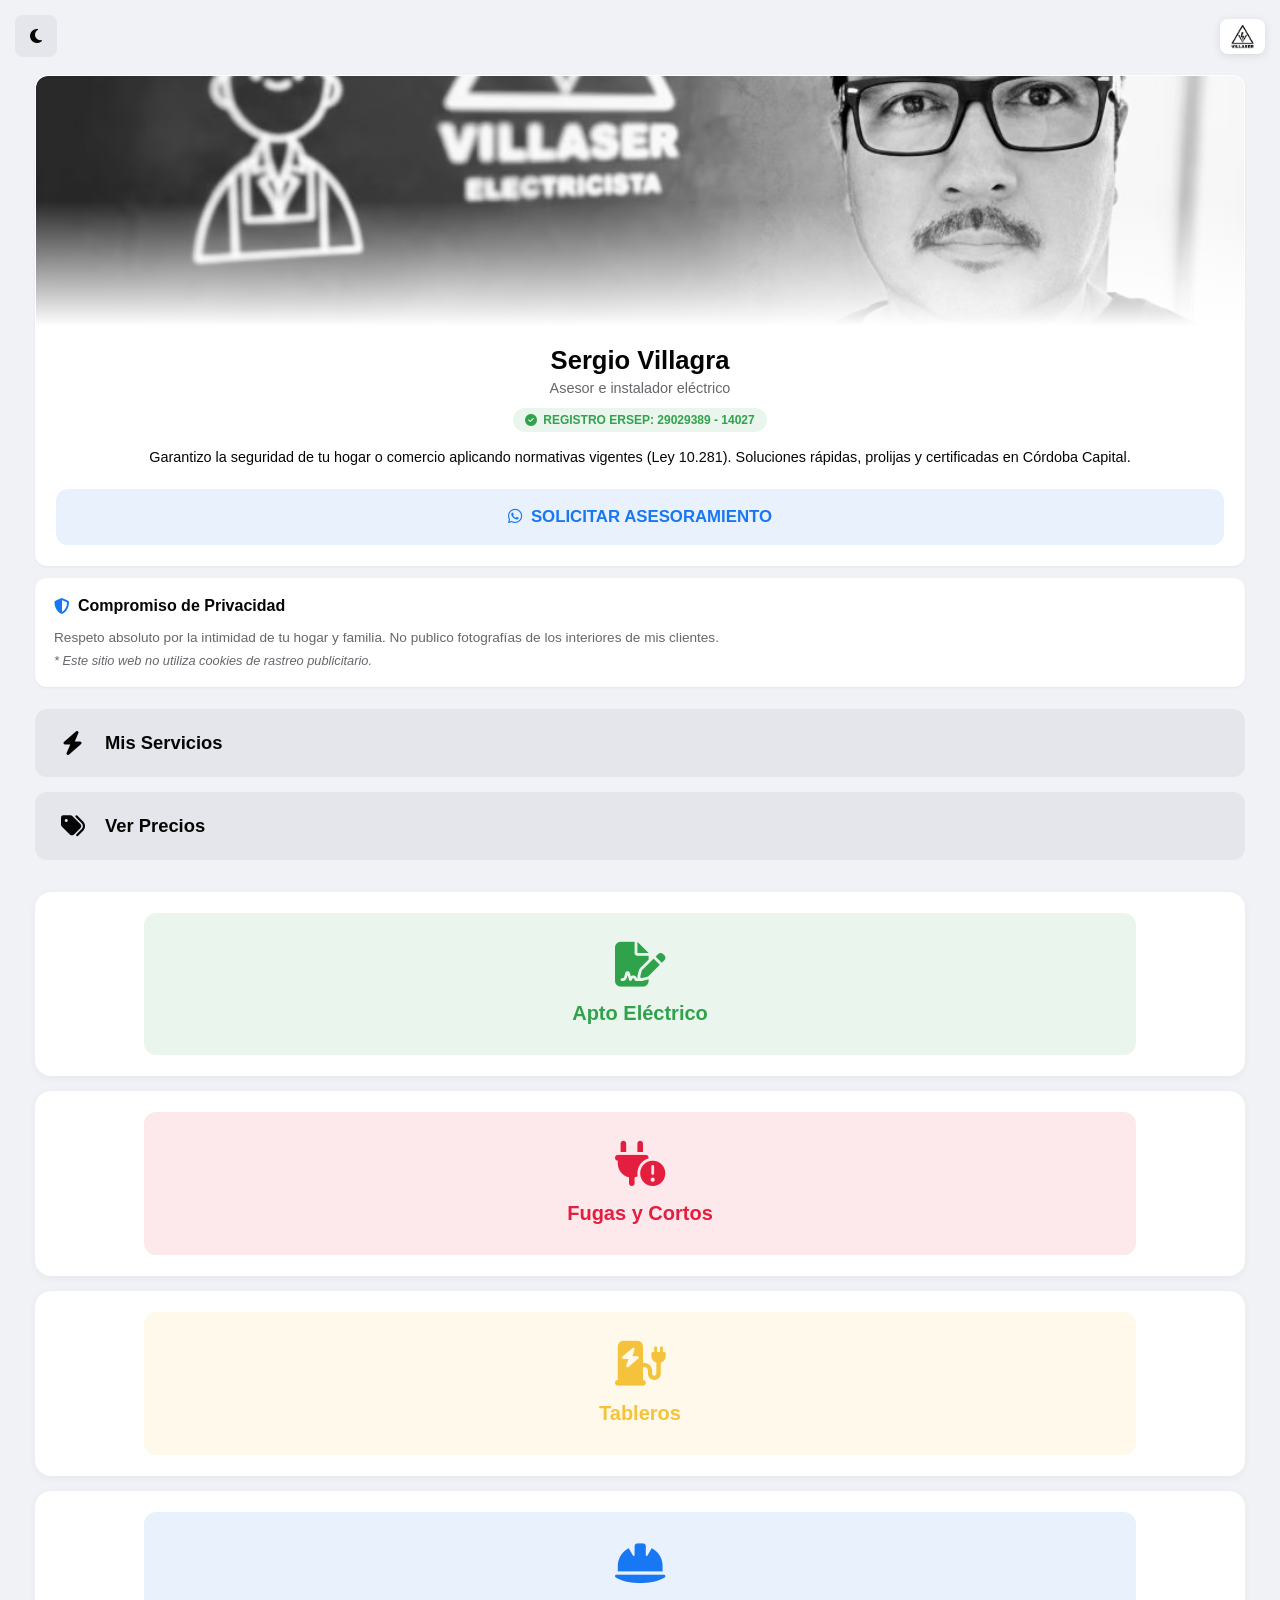
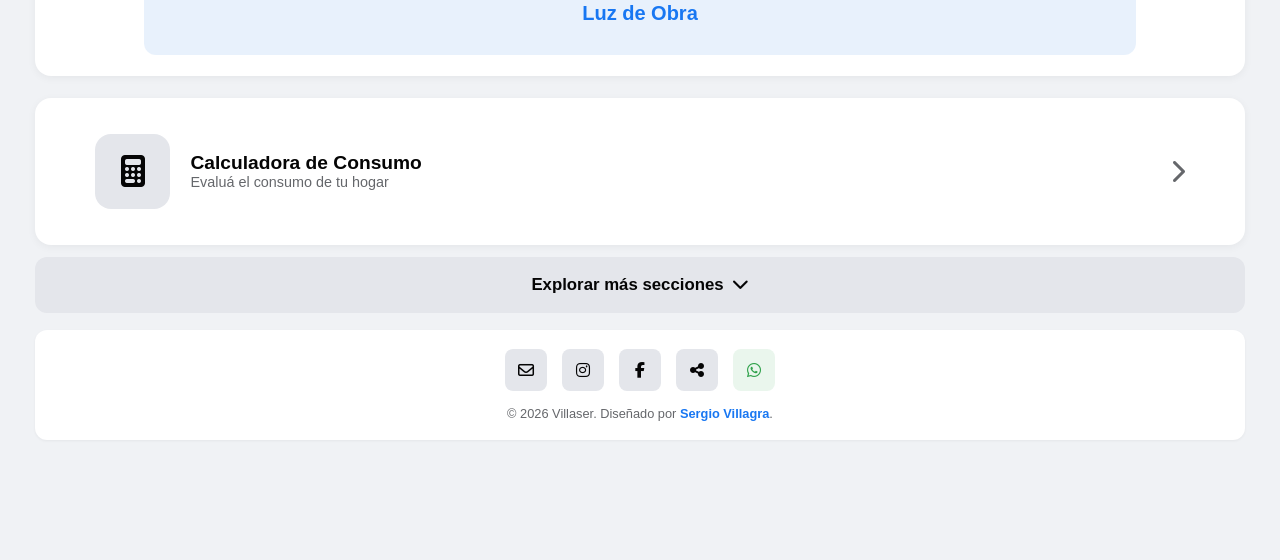
==== commit c78fb2a1: "Update index.html" ====
--- a/index.html
+++ b/index.html
@@ -141,12 +141,13 @@
             </div>
 
             <!-- FOOTER CORPORATIVO -->
-            <div class="corp-card fade-in-up" style="margin-top: 10px; display: flex; flex-direction: column; align-items: center; gap: 15px;">
+            <div class="corp-card fade-in-up" style="margin-top: auto; margin-bottom: 15px; display: flex; flex-direction: column; align-items: center; gap: 15px;">
                 <div style="display: flex; justify-content: center; gap: 15px; width: 100%;">
-                    <a href="mailto:contacto@villaser.com.ar" class="corp-btn-icon"><i class="far fa-envelope"></i></a>
-                    <a href="https://instagram.com/villaserelectricista" target="_blank" class="corp-btn-icon"><i class="fab fa-instagram"></i></a>
-                    <a href="https://www.facebook.com/profile.php" target="_blank" class="corp-btn-icon"><i class="fab fa-facebook-f"></i></a>
-                    <button onclick="compartirWeb()" class="corp-btn-icon"><i class="fa-solid fa-share-nodes"></i></button>
+                    <a href="mailto:contacto@villaser.com.ar" class="corp-btn-icon" aria-label="Enviar correo"><i class="far fa-envelope"></i></a>
+                    <a href="https://instagram.com/villaserelectricista" target="_blank" class="corp-btn-icon" aria-label="Instagram"><i class="fab fa-instagram"></i></a>
+                    <a href="https://www.facebook.com/profile.php?id=100087189438289" target="_blank" class="corp-btn-icon" aria-label="Facebook"><i class="fab fa-facebook-f"></i></a>
+                    <button type="button" onclick="compartirWeb()" class="corp-btn-icon" aria-label="Compartir página"><i class="fa-solid fa-share-nodes"></i></button>
+                    <a href="https://wa.me/543513559347?text=Hola,%20necesito%20asesoramiento" target="_blank" class="corp-btn-icon success" aria-label="WhatsApp"><i class="fab fa-whatsapp"></i></a>
                 </div>
                 <div style="font-size: 0.8rem; color: var(--ngc-text-faded); text-align: center;">
                     &copy; 2026 Villaser. Diseñado por <span style="color: var(--ngc-neon); font-weight: bold;">Sergio Villagra</span>.
--- a/style.css
+++ b/style.css
@@ -366,47 +366,47 @@
 /* ============================================================== */
 
 /* 1. Contenedor que mantiene el marco intacto (Masking) */
-.hero-banner-container {
+/*.hero-banner-container {
     width: 100%;
-    height: 180px; /* Altura del cuadro del operario */
+    height: 350px; /* Altura del cuadro del operario */
     position: relative;
     overflow: hidden; /* Esto es lo que mantiene la imagen dentro del cuadro */
     border-radius: 12px 12px 0 0; /* Coincide con las esquinas de tu tarjeta */
     background: var(--ngc-bg-input); /* Fondo de carga */
-}
+}*/
 
 /* 2. La imagen del operario que se mueve */
-.hero-banner-animado {
+/*.hero-banner-animado {
     width: 120%; /* Se hace un 20% más ancho para tener margen de movimiento */
     height: 100%;
-    background-image: url('perfil.avif'); /* Llama a tu foto de perfil actual */
-    background-size: cover;
-    background-position: center;
-    background-repeat: no-repeat;
+ /*   background-image: url('img/perfil.avif'); /* Llama a tu foto de perfil actual */
+  /*  background-size: cover;*/
+   /* background-position: center;*/
+    /*background-repeat: no-repeat;*/
     /* Animación de 12 segundos, infinita, de ida y vuelta suave */
-    animation: panMove 12s infinite alternate ease-in-out;
-}
+ /*   animation: panMove 12s infinite alternate ease-in-out;*/
+} */
 
 /* 3. Overlay opcional: Un sutil degradado oscuro abajo para unir con la tarjeta */
-.hero-overlay {
+/*.hero-overlay {
     position: absolute;
     bottom: 0; left: 0; width: 100%; height: 50%;
     background: linear-gradient(to bottom, transparent 0%, var(--ngc-glass) 100%);
     pointer-events: none;
-}
+}  */
 
 /* 4. La animación matemática del movimiento */
-@keyframes panMove {
+/*@keyframes panMove {
     0% { transform: translateX(0) scale(1); }
     100% { transform: translateX(-10%) scale(1.05); } /* Se mueve a la izquierda y hace un leve zoom */
-}
+} */
 
 /* 5. Clases para la animación de las tarjetas apareciendo (aire moderno) */
-.fade-in-up {
-    opacity: 0;
-    transform: translateY(20px); /* Empieza 20px más abajo */
-    transition: opacity 0.6s ease-out, transform 0.6s ease-out;
-}
+* .fade-in-up {
+ /*   opacity: 0; */
+ /*   transform: translateY(20px); /* Empieza 20px más abajo */
+ /*  transition: opacity 0.6s ease-out, transform 0.6s ease-out; */
+} */
 .fade-in-up.visible {
     opacity: 1;
     transform: translateY(0); /* Sube a su posición original */
@@ -461,7 +461,7 @@
 /* Animación del cuadro de perfil */
 .hero-banner-container {
     width: 100%;
-    height: 180px; 
+    height: 250px; 
     position: relative;
     overflow: hidden; 
     border-radius: 12px 12px 0 0; 
@@ -471,7 +471,7 @@
 .hero-banner-animado {
     width: 120%; 
     height: 100%;
-    background-image: url('perfil.avif'); 
+    background-image: url('../img/perfil.avif'); 
     background-size: cover;
     background-position: center;
     background-repeat: no-repeat;
@@ -494,10 +494,209 @@
 .fade-in-up {
     opacity: 0;
     transform: translateY(30px);
-    transition: opacity 0.5s cubic-bezier(0.25, 0.8, 0.25, 1), transform 0.5s cubic-bezier(0.25, 0.8, 0.25, 1);
+    transition: opacity 0.7s cubic-bezier(0.25, 0.8, 0.25, 1), transform 0.7s cubic-bezier(0.25, 0.8, 0.25, 1);
 }
 
 .fade-in-up.visible {
     opacity: 1;
     transform: translateY(0);
 }
+
+/* ============================================================== */
+/* NUEVO CÓDIGO: BOTONES GIGANTES Y SCROLL SEGURO (SAFE SCROLL)   */
+/* ============================================================== */
+
+/* 1. Contenedor principal que apila todo en una columna */
+.action-grid-stack {
+    display: flex;
+    flex-direction: column;
+    gap: 15px;
+    margin-top: 10px;
+    margin-bottom: 10px;
+}
+
+/* 2. ENVOLTORIO SAFE-SCROLL: Visualmente ocupa toda la pantalla, pero deja bordes inactivos */
+.mega-btn-wrapper {
+    background: var(--ngc-glass);
+    border: var(--ngc-border-glass);
+    border-radius: 16px;
+    padding: 20px; /* IMPORTANTE: Área muerta para tocar y hacer scroll de forma segura */
+    display: flex;
+    justify-content: center;
+    align-items: center;
+    box-shadow: 0 2px 8px var(--card-shadow);
+}
+
+/* 3. BOTÓN REAL: Clickeable solo en el centro (85% del ancho de la pantalla) */
+.corp-btn-mega {
+    width: 85%; /* Deja los bordes laterales vacíos para que no se accione al scrollear */
+    padding: 30px 15px; /* Altura enorme */
+    font-size: 1.25rem;
+    flex-direction: column;
+    gap: 15px;
+    border-radius: 12px;
+}
+.corp-btn-mega i {
+    font-size: 2.8rem; /* Iconos masivos */
+}
+
+/* Variantes de colores para los mega botones */
+.mega-success { background: rgba(49, 162, 76, 0.1); color: var(--success-green); }
+.mega-danger { background: rgba(228, 30, 63, 0.1); color: var(--error-red); }
+.mega-warning { background: rgba(245, 195, 59, 0.1); color: var(--ngc-warning); }
+.mega-neon { background: rgba(35, 116, 225, 0.1); color: var(--ngc-neon); }
+
+/* 4. ESTILO GIGANTE PARA CALCULADORA */
+.mega-card-calc {
+    padding: 20px 15px;
+    border-radius: 16px;
+}
+.mega-card-calc .icon-calc {
+    width: 75px !important;
+    height: 75px !important;
+    font-size: 2rem !important;
+    border-radius: 16px !important;
+}
+
+/* 5. BOTONES DE MENÚ APILADOS (Mis Servicios, Tips, etc.) */
+.corp-btn-stack {
+    padding: 22px 20px;
+    font-size: 1.15rem;
+    border-radius: 12px;
+    justify-content: flex-start; /* Alineados a la izquierda */
+    gap: 15px;
+}
+.corp-btn-stack i {
+    font-size: 1.5rem;
+    width: 35px;
+    text-align: center;
+}
+
+/* Eliminar subrayado automático de los enlaces con diseño de botón */
+a.corp-btn, a.corp-btn-stack, a.mega-card-calc {
+    text-decoration: none !important;
+}
+
+/* ============================================================== */
+/* CSS EXTRA PARA EL BUSCADOR INTELIGENTE                         */
+/* ============================================================== */
+
+/* Dropdown del autocompletar */
+.suggestions-dropdown {
+    position: absolute; 
+    top: 52px; 
+    left: 0; 
+    width: 100%; 
+    background: var(--ngc-glass); 
+    border: 1px solid var(--ngc-privacy-border); 
+    border-radius: 8px; 
+    z-index: 1000; 
+    list-style: none; 
+    padding: 0; 
+    margin: 0; 
+    max-height: 220px; 
+    overflow-y: auto; 
+    box-shadow: 0 4px 15px rgba(0,0,0,0.2);
+}
+
+.suggestions-dropdown li {
+    padding: 12px 15px; 
+    border-bottom: 1px solid var(--ngc-privacy-border); 
+    color: var(--ngc-text-main); 
+    font-size: 0.9rem;
+    cursor: pointer; 
+    transition: background 0.2s;
+}
+
+.suggestions-dropdown li:last-child {
+    border-bottom: none;
+}
+
+.suggestions-dropdown li:hover, .suggestions-dropdown li:active {
+    background: var(--ngc-btn-bg); 
+}
+
+/* ============================================================== */
+/* CSS EXTRA PARA LA CALCULADORA                                  */
+/* ============================================================== */
+
+/* 1. Estilo para los Sliders (Range Inputs) */
+.corp-range {
+    -webkit-appearance: none;
+    width: 100%;
+    height: 8px;
+    background: var(--ngc-privacy-border);
+    border-radius: 5px;
+    outline: none;
+    margin-top: 10px;
+}
+.corp-range::-webkit-slider-thumb {
+    -webkit-appearance: none;
+    appearance: none;
+    width: 22px;
+    height: 22px;
+    border-radius: 50%;
+    background: var(--ngc-neon);
+    cursor: pointer;
+    box-shadow: 0 0 5px rgba(0,0,0,0.3);
+}
+
+/* 2. Estilo para los Toggles de Tarifa (Con/Sin SEF) */
+.tarifa-radio-wrapper input[type="radio"]:checked + .tarifa-btn-content {
+    color: var(--ngc-neon);
+    background: rgba(35, 116, 225, 0.1);
+    border-color: var(--ngc-neon);
+}
+.tarifa-btn-content {
+    display: block;
+    padding: 12px;
+    text-align: center;
+    border-radius: 8px;
+    border: 1px solid var(--ngc-privacy-border);
+    background: var(--ngc-bg-input);
+    color: var(--ngc-text-faded);
+    transition: all 0.2s ease;
+    font-size: 0.9rem;
+    font-weight: 600;
+}
+
+/* 3. Estilo para los Acordeones Nativos (<details>) */
+.corp-details {
+    background: var(--ngc-bg-input);
+    border: 1px solid var(--ngc-privacy-border);
+    border-radius: 8px;
+    margin-bottom: 10px;
+    overflow: hidden;
+}
+.corp-details-summary {
+    padding: 15px;
+    font-weight: 600;
+    color: var(--ngc-text-main);
+    display: flex;
+    justify-content: space-between;
+    align-items: center;
+    background: var(--ngc-glass);
+}
+
+/* ============================================================== */
+/* FIX: FOOTER SIEMPRE AL FONDO Y SIN SUBRAYADO                   */
+/* ============================================================== */
+
+/* 1. Eliminar subrayado de los botones de redes sociales/contacto */
+a.corp-btn-icon {
+    text-decoration: none !important;
+}
+
+/* 2. Forzar que la pantalla ocupe siempre el 100% del alto visible */
+.layout-wrapper {
+    min-height: 100vh;
+    display: flex;
+    flex-direction: column;
+}
+
+/* 3. Hacer que el contenedor crezca y empuje los elementos al fondo */
+.layout-wrapper .container {
+    display: flex;
+    flex-direction: column;
+    flex-grow: 1;
+}
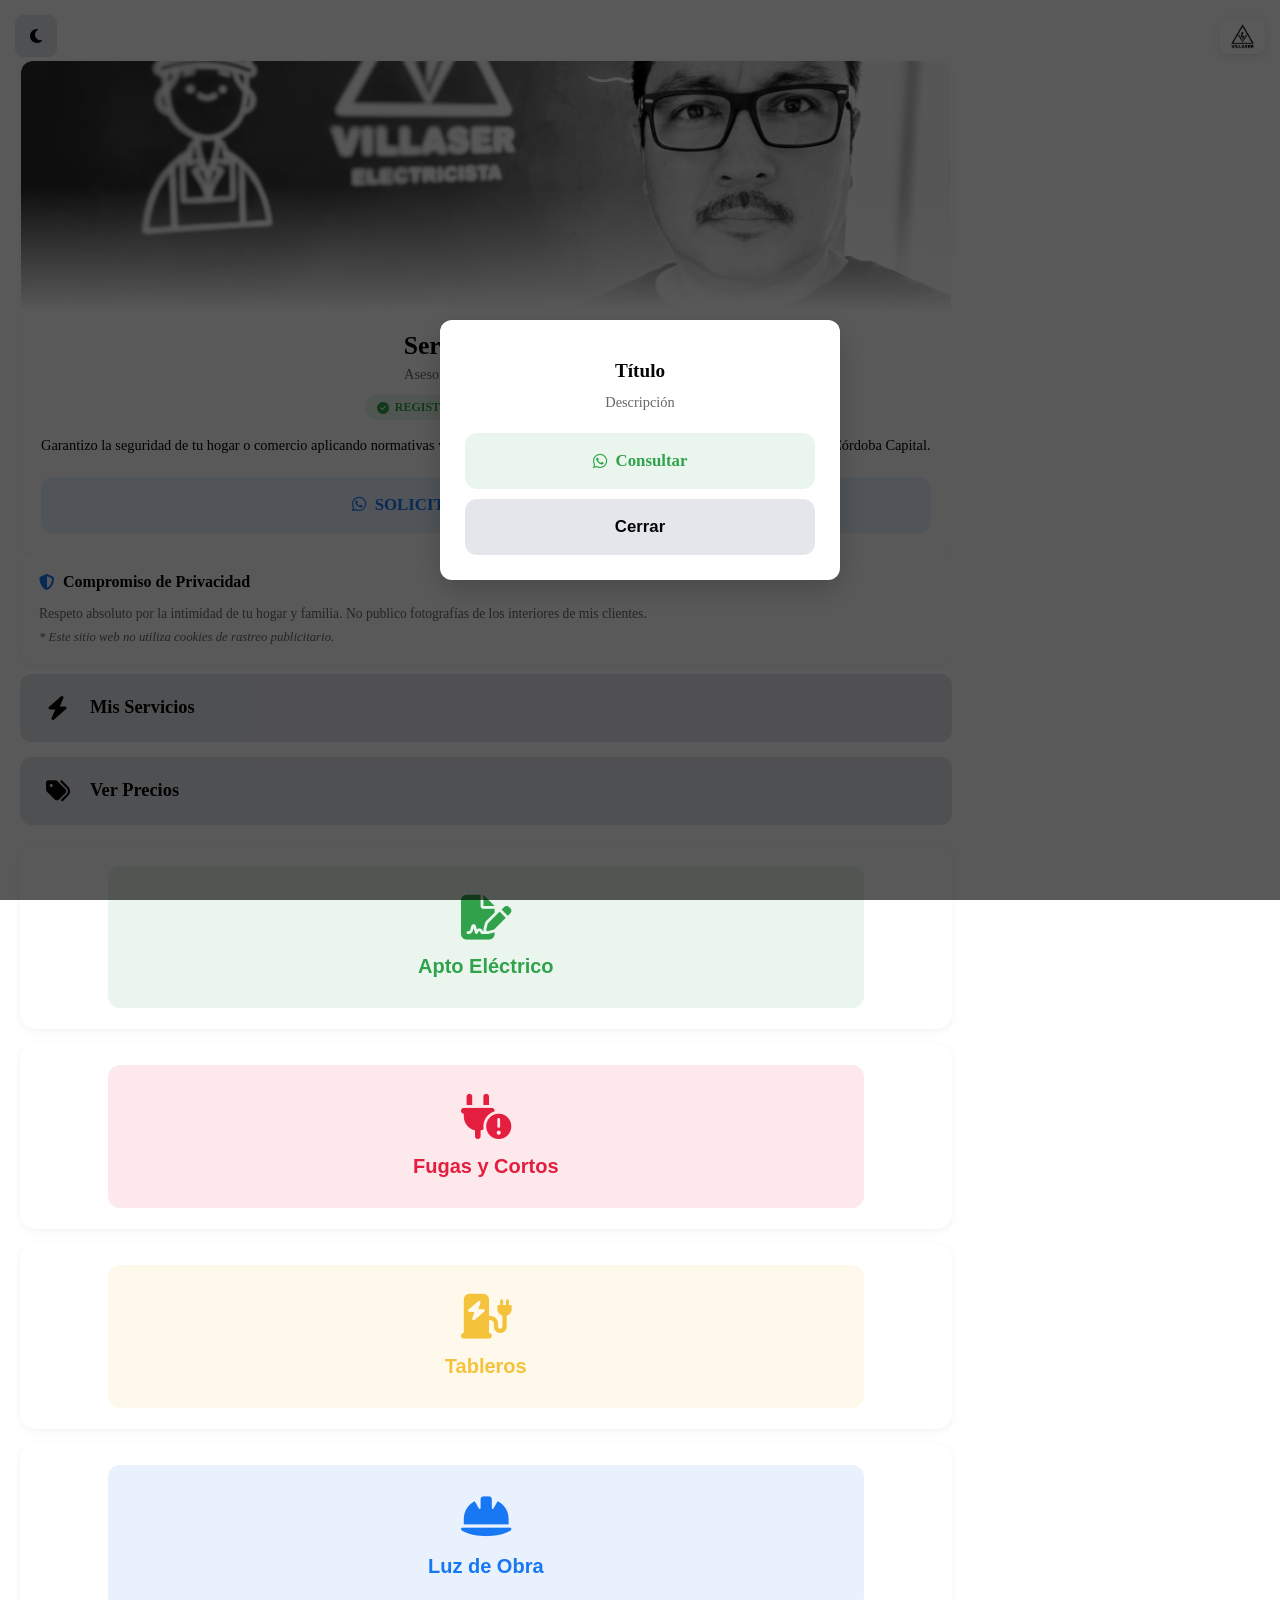
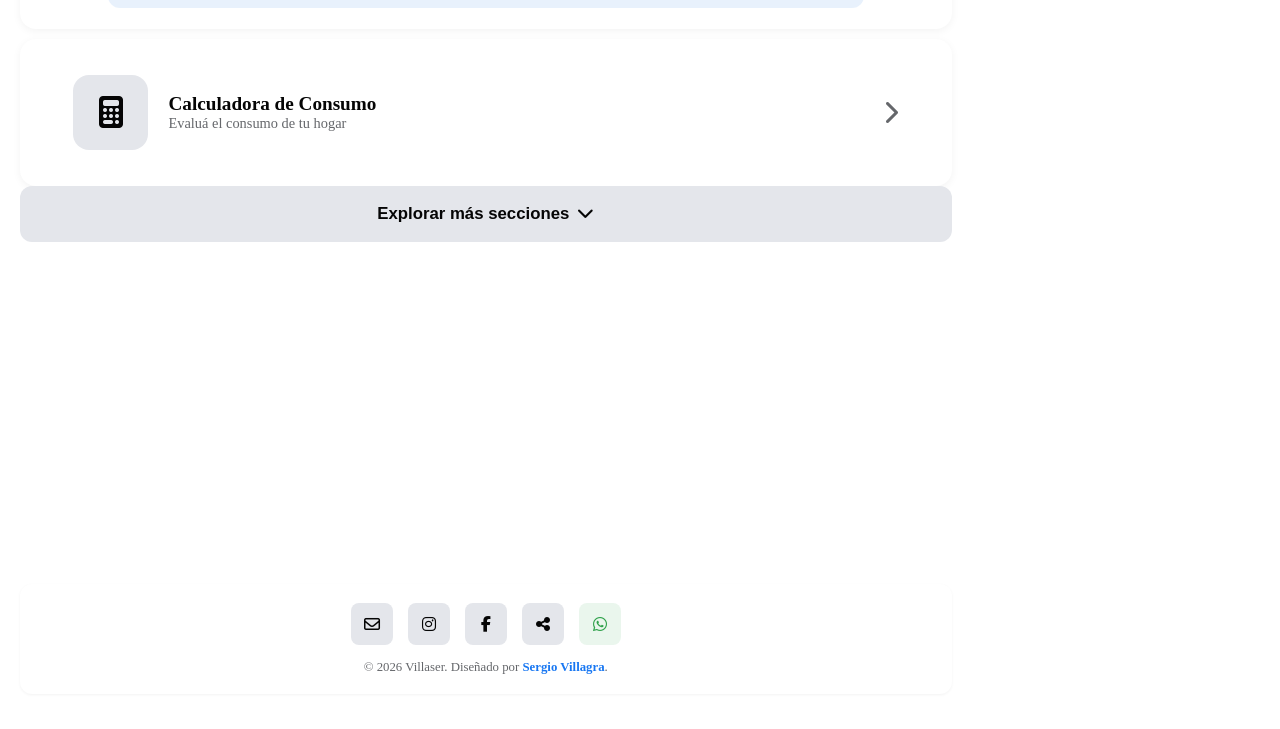
==== commit eb8f39da: "Update index.html" ====
--- a/index.html
+++ b/index.html
@@ -11,19 +11,19 @@
     
     <link rel="icon" type="image/png" href="img/perfil-logo.avif">
 
-    <!-- Detección Inmediata de Tema -->
     <script>
-        (function() {
-            const temaGuardado = localStorage.getItem('temaVillaser');
-            const prefiereClaro = window.matchMedia('(prefers-color-scheme: light)').matches;
-            
-            if (temaGuardado === 'light' || (!temaGuardado && prefiereClaro)) {
-                document.documentElement.setAttribute('data-theme', 'light');
-            } else {
-                document.documentElement.removeAttribute('data-theme');
-            }
-        })();
-    </script>
+    (function() {
+        const temaGuardado = localStorage.getItem('temaVillaser');
+        const prefiereClaro = window.matchMedia('(prefers-color-scheme: light)').matches;
+        
+        if (temaGuardado === 'light' || (!temaGuardado && prefiereClaro)) {
+            document.documentElement.setAttribute('data-theme', 'light');
+        } else {
+            document.documentElement.removeAttribute('data-theme');
+        }
+    })();
+</script>
+
 </head>
     <body>
     <!-- 1. Botón Flotante de Tema y Logo -->
--- a/style.css
+++ b/style.css
@@ -41,19 +41,41 @@
 
 * { box-sizing: border-box; margin: 0; padding: 0; -webkit-tap-highlight-color: transparent; }
 
-body { 
+/* body { 
     font-family: -apple-system, BlinkMacSystemFont, 'Segoe UI', Roboto, sans-serif; 
     background-color: var(--bg-body); color: var(--ngc-text); 
     padding: 15px 15px 85px 15px; 
     overflow-x: hidden; transition: 0.2s;
-}
-
-.layout-wrapper { display: flex; flex-direction: column; width: 100%; max-width: 500px; margin: 0 auto; gap: 12px; }
+} */
+
+/*.layout-wrapper { display: flex; flex-direction: column; width: 100%; max-width: 500px; margin: 0 auto; gap: 12px; }
 .container { width: 100%; display: flex; flex-direction: column; gap: 12px; }
 .preview-panel { display: none; }
 .oculto { display: none !important; }
 .flex-column { display: flex; flex-direction: column; }
-.gap-15 { gap: 12px; }
+.gap-15 { gap: 12px; } */
+
+
+/* Asegurar que la base ocupe toda la pantalla real */
+html, body {
+    height: 100%;
+    margin: 0;
+}
+
+/* El Wrapper debe ser una columna flexible de altura mínima total */
+.layout-wrapper {
+    display: flex;
+    flex-direction: column;
+    min-height: 100vh; 
+}
+
+/* El Container absorbe el espacio vacío y permite el empuje */
+.layout-wrapper .container {
+    display: flex;
+    flex-direction: column;
+    flex: 1 0 auto; 
+}
+
 
 /* TOP NAV */
 .corp-top-nav { display: flex; justify-content: space-between; align-items: center; width: 100%; margin-bottom: 5px; }
@@ -365,48 +387,6 @@
 /* NUEVAS ANIMACIONES: HERO BANNER Y FADE-IN SCROLL               */
 /* ============================================================== */
 
-/* 1. Contenedor que mantiene el marco intacto (Masking) */
-/*.hero-banner-container {
-    width: 100%;
-    height: 350px; /* Altura del cuadro del operario */
-    position: relative;
-    overflow: hidden; /* Esto es lo que mantiene la imagen dentro del cuadro */
-    border-radius: 12px 12px 0 0; /* Coincide con las esquinas de tu tarjeta */
-    background: var(--ngc-bg-input); /* Fondo de carga */
-}*/
-
-/* 2. La imagen del operario que se mueve */
-/*.hero-banner-animado {
-    width: 120%; /* Se hace un 20% más ancho para tener margen de movimiento */
-    height: 100%;
- /*   background-image: url('img/perfil.avif'); /* Llama a tu foto de perfil actual */
-  /*  background-size: cover;*/
-   /* background-position: center;*/
-    /*background-repeat: no-repeat;*/
-    /* Animación de 12 segundos, infinita, de ida y vuelta suave */
- /*   animation: panMove 12s infinite alternate ease-in-out;*/
-} */
-
-/* 3. Overlay opcional: Un sutil degradado oscuro abajo para unir con la tarjeta */
-/*.hero-overlay {
-    position: absolute;
-    bottom: 0; left: 0; width: 100%; height: 50%;
-    background: linear-gradient(to bottom, transparent 0%, var(--ngc-glass) 100%);
-    pointer-events: none;
-}  */
-
-/* 4. La animación matemática del movimiento */
-/*@keyframes panMove {
-    0% { transform: translateX(0) scale(1); }
-    100% { transform: translateX(-10%) scale(1.05); } /* Se mueve a la izquierda y hace un leve zoom */
-} */
-
-/* 5. Clases para la animación de las tarjetas apareciendo (aire moderno) */
-* .fade-in-up {
- /*   opacity: 0; */
- /*   transform: translateY(20px); /* Empieza 20px más abajo */
- /*  transition: opacity 0.6s ease-out, transform 0.6s ease-out; */
-} */
 .fade-in-up.visible {
     opacity: 1;
     transform: translateY(0); /* Sube a su posición original */
@@ -679,24 +659,34 @@
 }
 
 /* ============================================================== */
-/* FIX: FOOTER SIEMPRE AL FONDO Y SIN SUBRAYADO                   */
-/* ============================================================== */
-
-/* 1. Eliminar subrayado de los botones de redes sociales/contacto */
-a.corp-btn-icon {
+/* FIX: FOOTER AL FONDO Y ELIMINACIÓN DE SUBRAYADOS               */
+/* ============================================================== */
+
+/* 1. Forzar que el contenedor principal ocupe toda la pantalla y empuje elementos */
+.layout-wrapper {
+    display: flex;
+    min-height: 100vh;
+    flex-direction: column;
+}
+
+.layout-wrapper .container {
+    display: flex;
+    flex-direction: column;
+    flex-grow: 1; 
+    height: 100%; /* Ayuda a que Safari y móviles calculen bien el fondo */
+}
+
+/* 2. Subrayado rebelde: Se elimina en todos sus estados y elementos internos */
+a.corp-btn-icon, 
+a.corp-btn-icon:hover, 
+a.corp-btn-icon:visited,
+a.corp-btn-icon:active,
+a.corp-btn-icon:focus {
     text-decoration: none !important;
-}
-
-/* 2. Forzar que la pantalla ocupe siempre el 100% del alto visible */
-.layout-wrapper {
-    min-height: 100vh;
-    display: flex;
-    flex-direction: column;
-}
-
-/* 3. Hacer que el contenedor crezca y empuje los elementos al fondo */
-.layout-wrapper .container {
-    display: flex;
-    flex-direction: column;
-    flex-grow: 1;
-}
+    border-bottom: none !important;
+    box-shadow: none !important;
+}
+
+a.corp-btn-icon i {
+    text-decoration: none !important;
+}
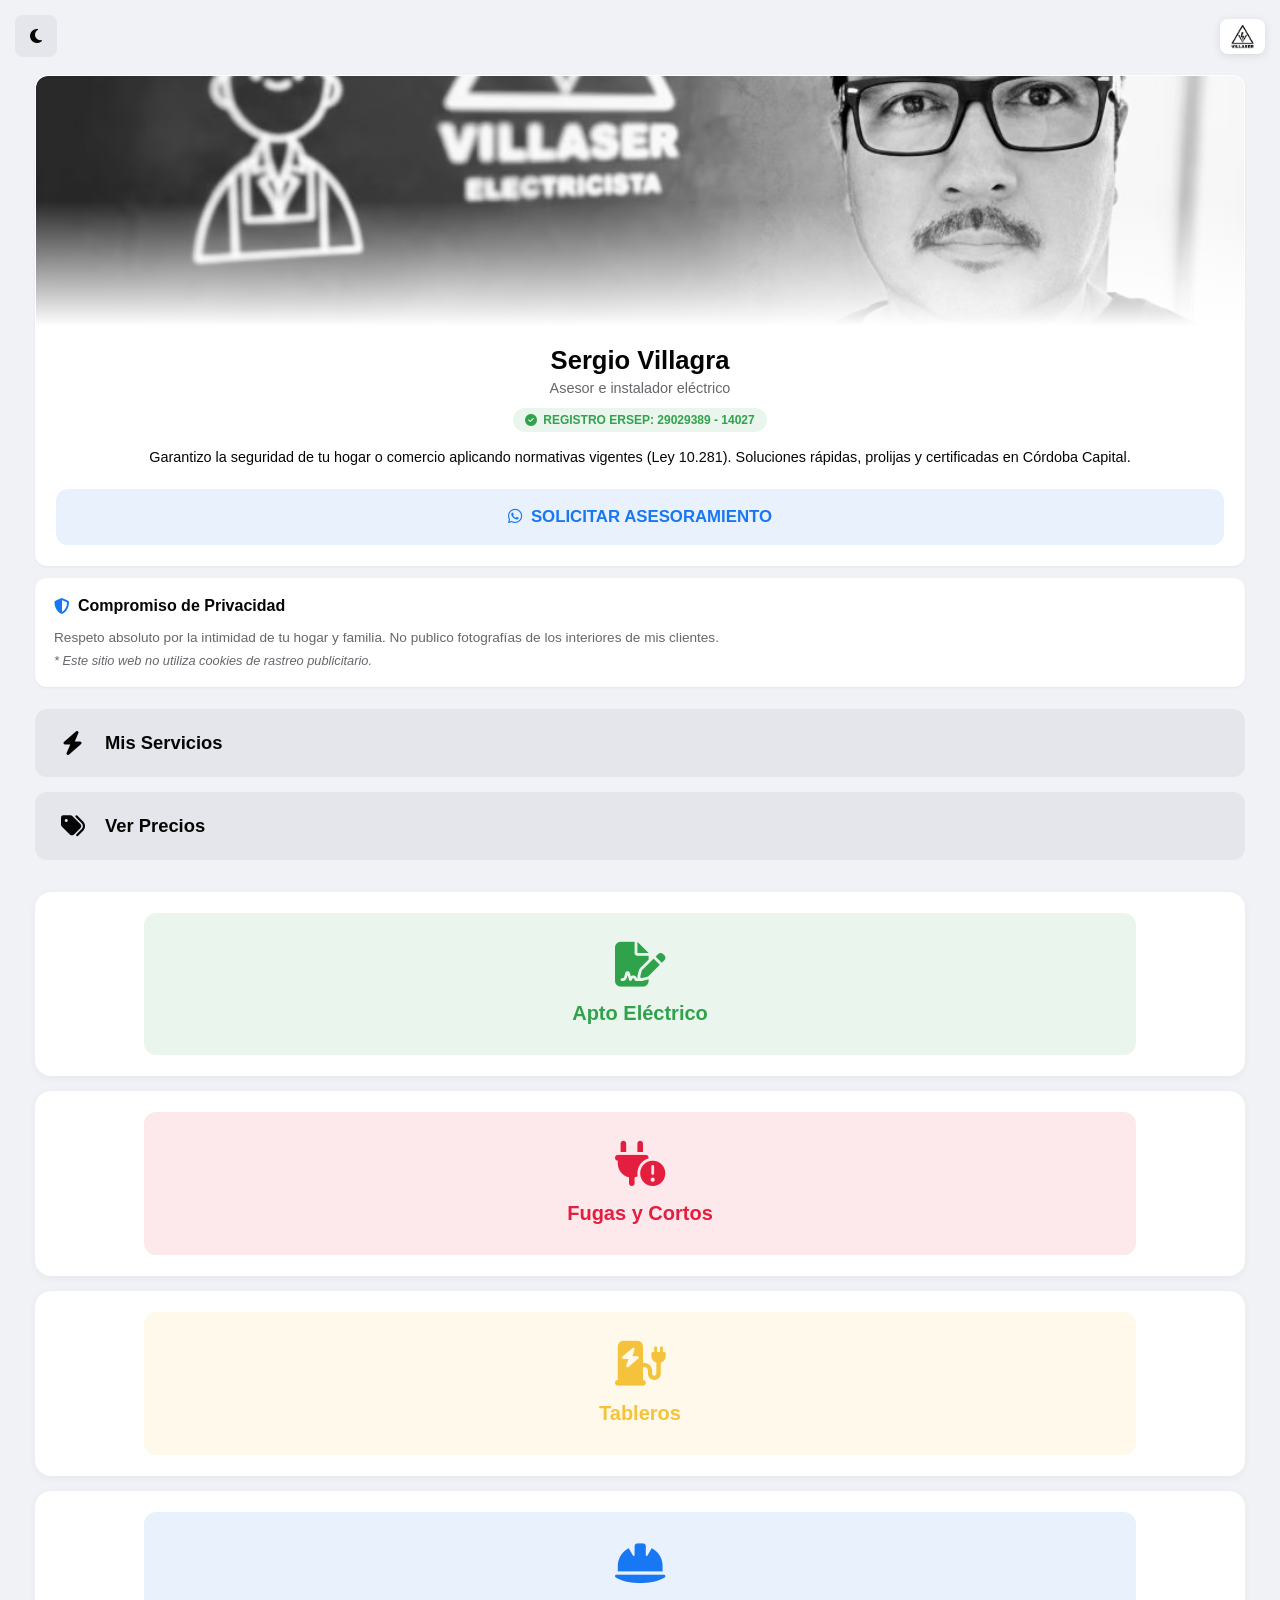
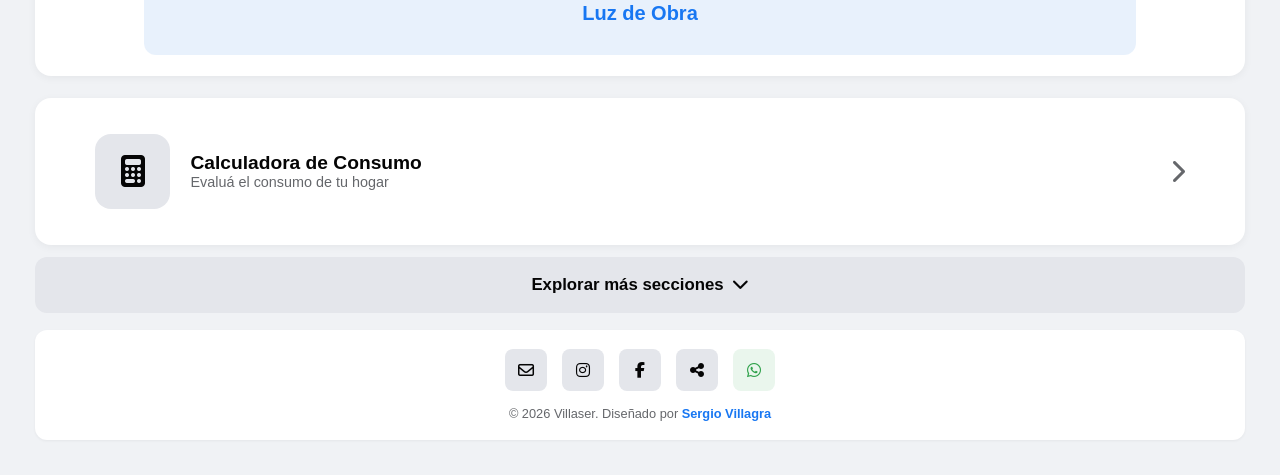
==== commit 5b856425: "Update index.html" ====
--- a/index.html
+++ b/index.html
@@ -150,7 +150,7 @@
                     <a href="https://wa.me/543513559347?text=Hola,%20necesito%20asesoramiento" target="_blank" class="corp-btn-icon success" aria-label="WhatsApp"><i class="fab fa-whatsapp"></i></a>
                 </div>
                 <div style="font-size: 0.8rem; color: var(--ngc-text-faded); text-align: center;">
-                    &copy; 2026 Villaser. Diseñado por <span style="color: var(--ngc-neon); font-weight: bold;">Sergio Villagra</span>.
+                    &copy; 2026 Villaser. Diseñado por <span style="color: var(--ngc-neon); font-weight: bold;">Sergio Villagra</span>
                 </div>
             </div>
 
--- a/style.css
+++ b/style.css
@@ -57,24 +57,73 @@
 
 
 /* Asegurar que la base ocupe toda la pantalla real */
-html, body {
+/* html, body {
     height: 100%;
     margin: 0;
-}
+} */
 
 /* El Wrapper debe ser una columna flexible de altura mínima total */
-.layout-wrapper {
+/* .layout-wrapper {
     display: flex;
     flex-direction: column;
     min-height: 100vh; 
-}
+} */
 
 /* El Container absorbe el espacio vacío y permite el empuje */
-.layout-wrapper .container {
+/* .layout-wrapper .container {
     display: flex;
     flex-direction: column;
     flex: 1 0 auto; 
-}
+} *
+
+/* ============================================================== */
+/* 1. ESTILOS BASE Y ESTRUCTURA GLOBAL                            */
+/* ============================================================== */
+
+html, body { 
+    height: 100%; 
+    margin: 0; 
+}
+
+body { 
+    font-family: -apple-system, BlinkMacSystemFont, 'Segoe UI', Roboto, sans-serif; 
+    background-color: var(--bg-body); 
+    color: var(--ngc-text); 
+    padding: 15px 15px 85px 15px; 
+    overflow-x: hidden; 
+    transition: 0.2s; 
+}
+
+/* ============================================================== */
+/* 2. CONTENEDORES PRINCIPALES (Con Fix de Footer integrado)      */
+/* ============================================================== */
+
+.layout-wrapper { 
+    display: flex; 
+    flex-direction: column; 
+    width: 100%; 
+    max-width: 500px; 
+    margin: 0 auto; 
+    min-height: 100vh; /* Asegura que la pantalla ocupe el 100% real */
+    gap: 12px; 
+}
+
+.layout-wrapper .container { 
+    width: 100%; 
+    display: flex; 
+    flex-direction: column; 
+    flex: 1 0 auto; /* Absorbe el espacio vacío y empuja el footer al fondo */
+    gap: 12px; 
+}
+
+/* ============================================================== */
+/* 3. CLASES UTILITARIAS ESENCIALES (Restauradas)                 */
+/* ============================================================== */
+
+.preview-panel { display: none; }
+.oculto { display: none !important; }
+.flex-column { display: flex; flex-direction: column; }
+.gap-15 { gap: 12px; }
 
 
 /* TOP NAV */
@@ -690,3 +739,52 @@
 a.corp-btn-icon i {
     text-decoration: none !important;
 }
+
+/* ============================================================== */
+/* ANIMACIÓN FADE-IN-UP AUTOMÁTICA PARA MODALES                   */
+/* ============================================================== */
+
+@keyframes modalFadeInUp {
+    0% {
+        opacity: 0;
+        transform: translateY(30px);
+    }
+    100% {
+        opacity: 1;
+        transform: translateY(0);
+    }
+}
+
+/* Se aplica la animación a la clase base de las tarjetas flotantes */
+.corp-modal-card {
+    animation: modalFadeInUp 0.5s cubic-bezier(0.25, 0.8, 0.25, 1) forwards;
+}
+
+/* ============================================================== */
+/* ANIMACIÓN MENÚ LATERAL (CORREDIZA DERECHA A IZQUIERDA)         */
+/* ============================================================== */
+
+#app-menu-overlay {
+    position: fixed;
+    inset: 0;
+    background: rgba(10, 10, 10, 0.85);
+    backdrop-filter: blur(15px);
+    -webkit-backdrop-filter: blur(15px);
+    z-index: 1000;
+    display: flex;
+    flex-direction: column;
+    padding: 20px;
+    
+    /* Estado inicial: oculto a la derecha de la pantalla */
+    transform: translateX(100%); 
+    visibility: hidden; /* Evita que bloquee clics cuando está cerrado */
+    
+    /* Curva de aceleración fluida estilo Apple */
+    transition: transform 0.4s cubic-bezier(0.25, 0.8, 0.25, 1), visibility 0.4s;
+}
+
+#app-menu-overlay.menu-abierto {
+    /* Estado final: visible y encajado en la pantalla */
+    transform: translateX(0);
+    visibility: visible;
+}
